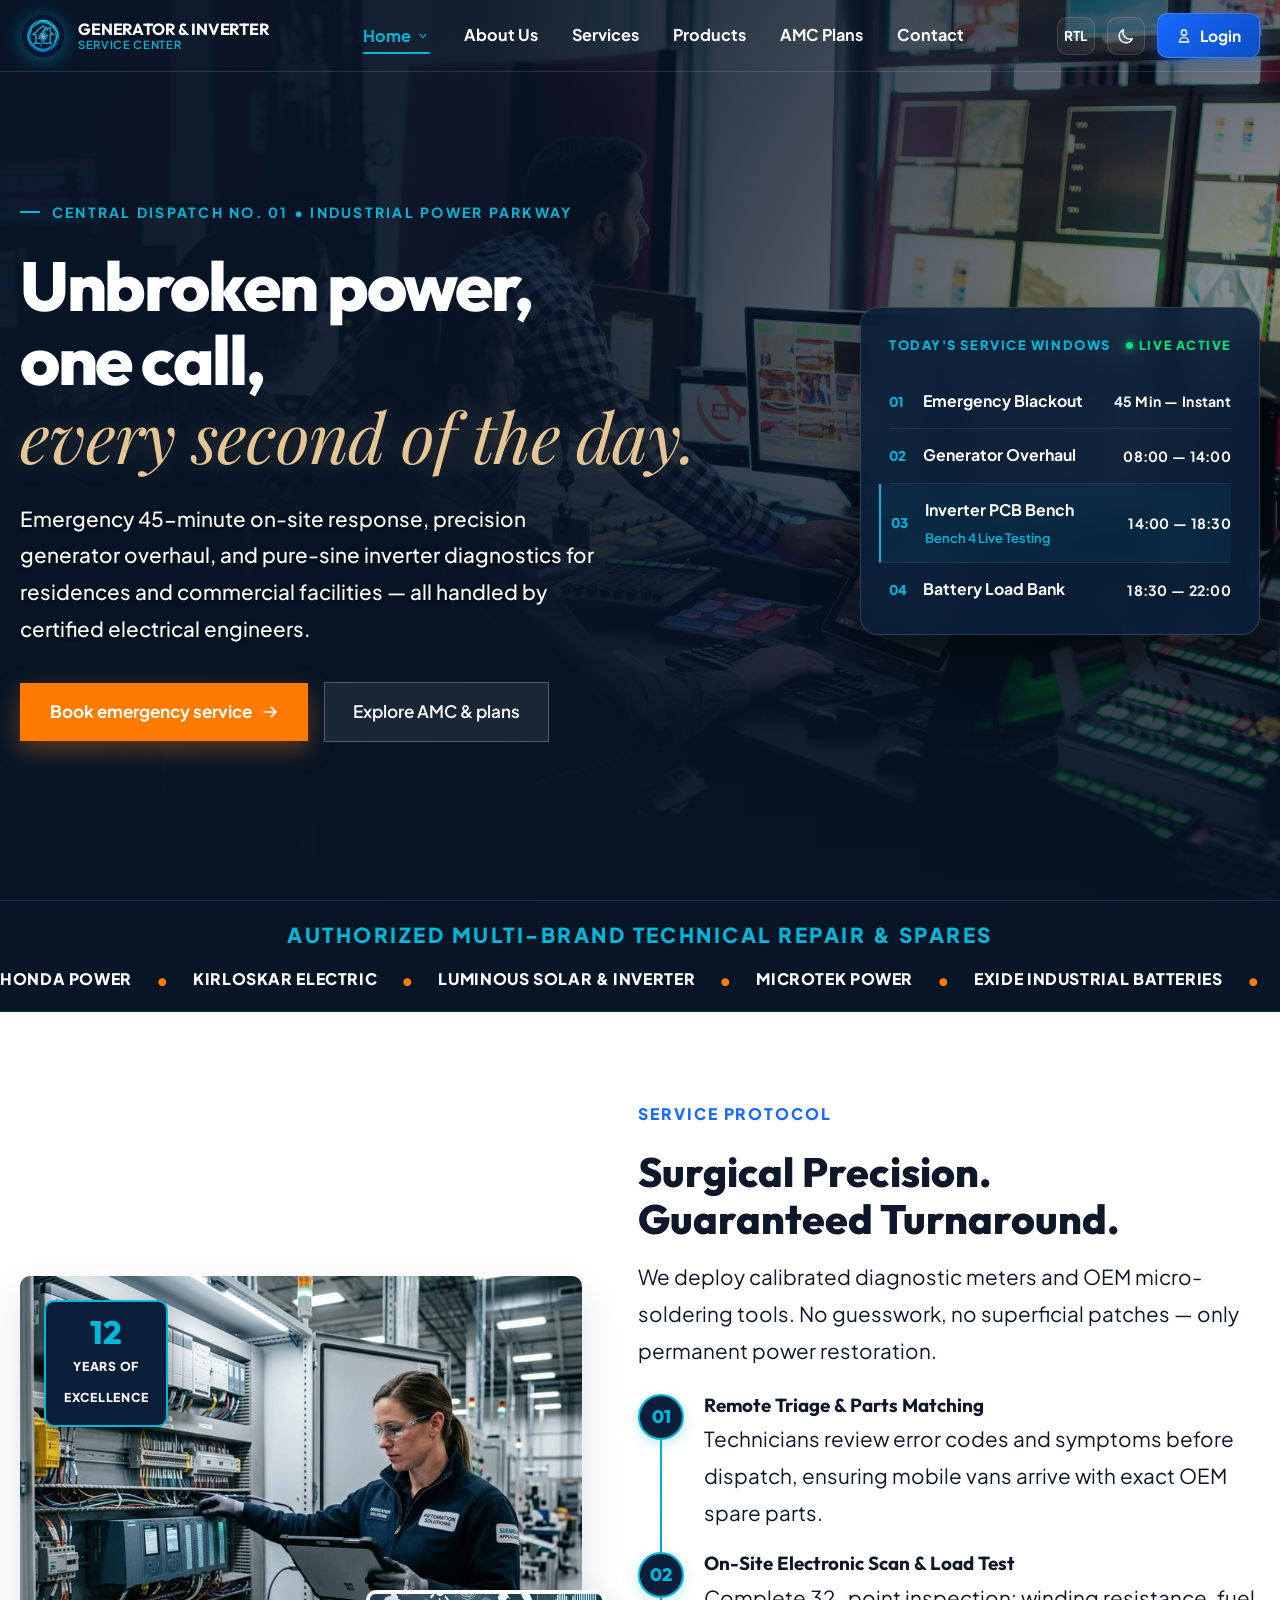
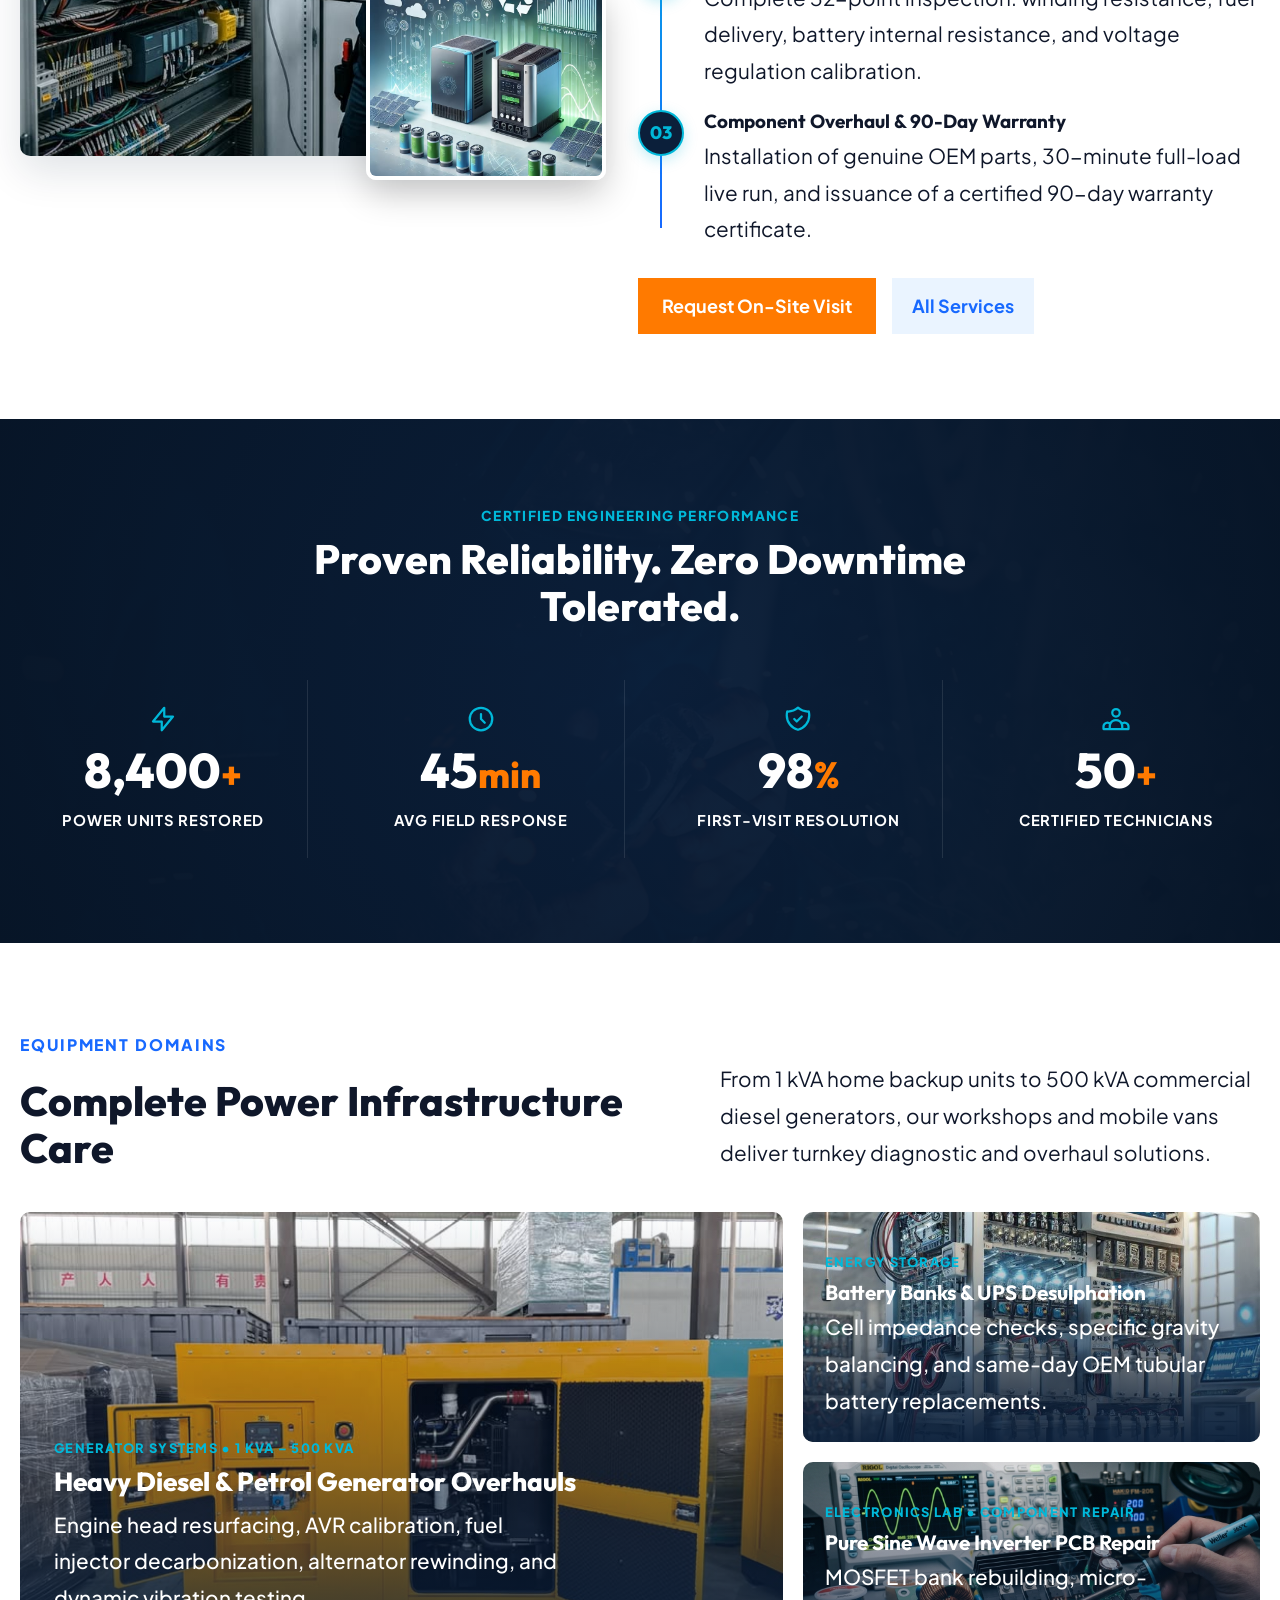
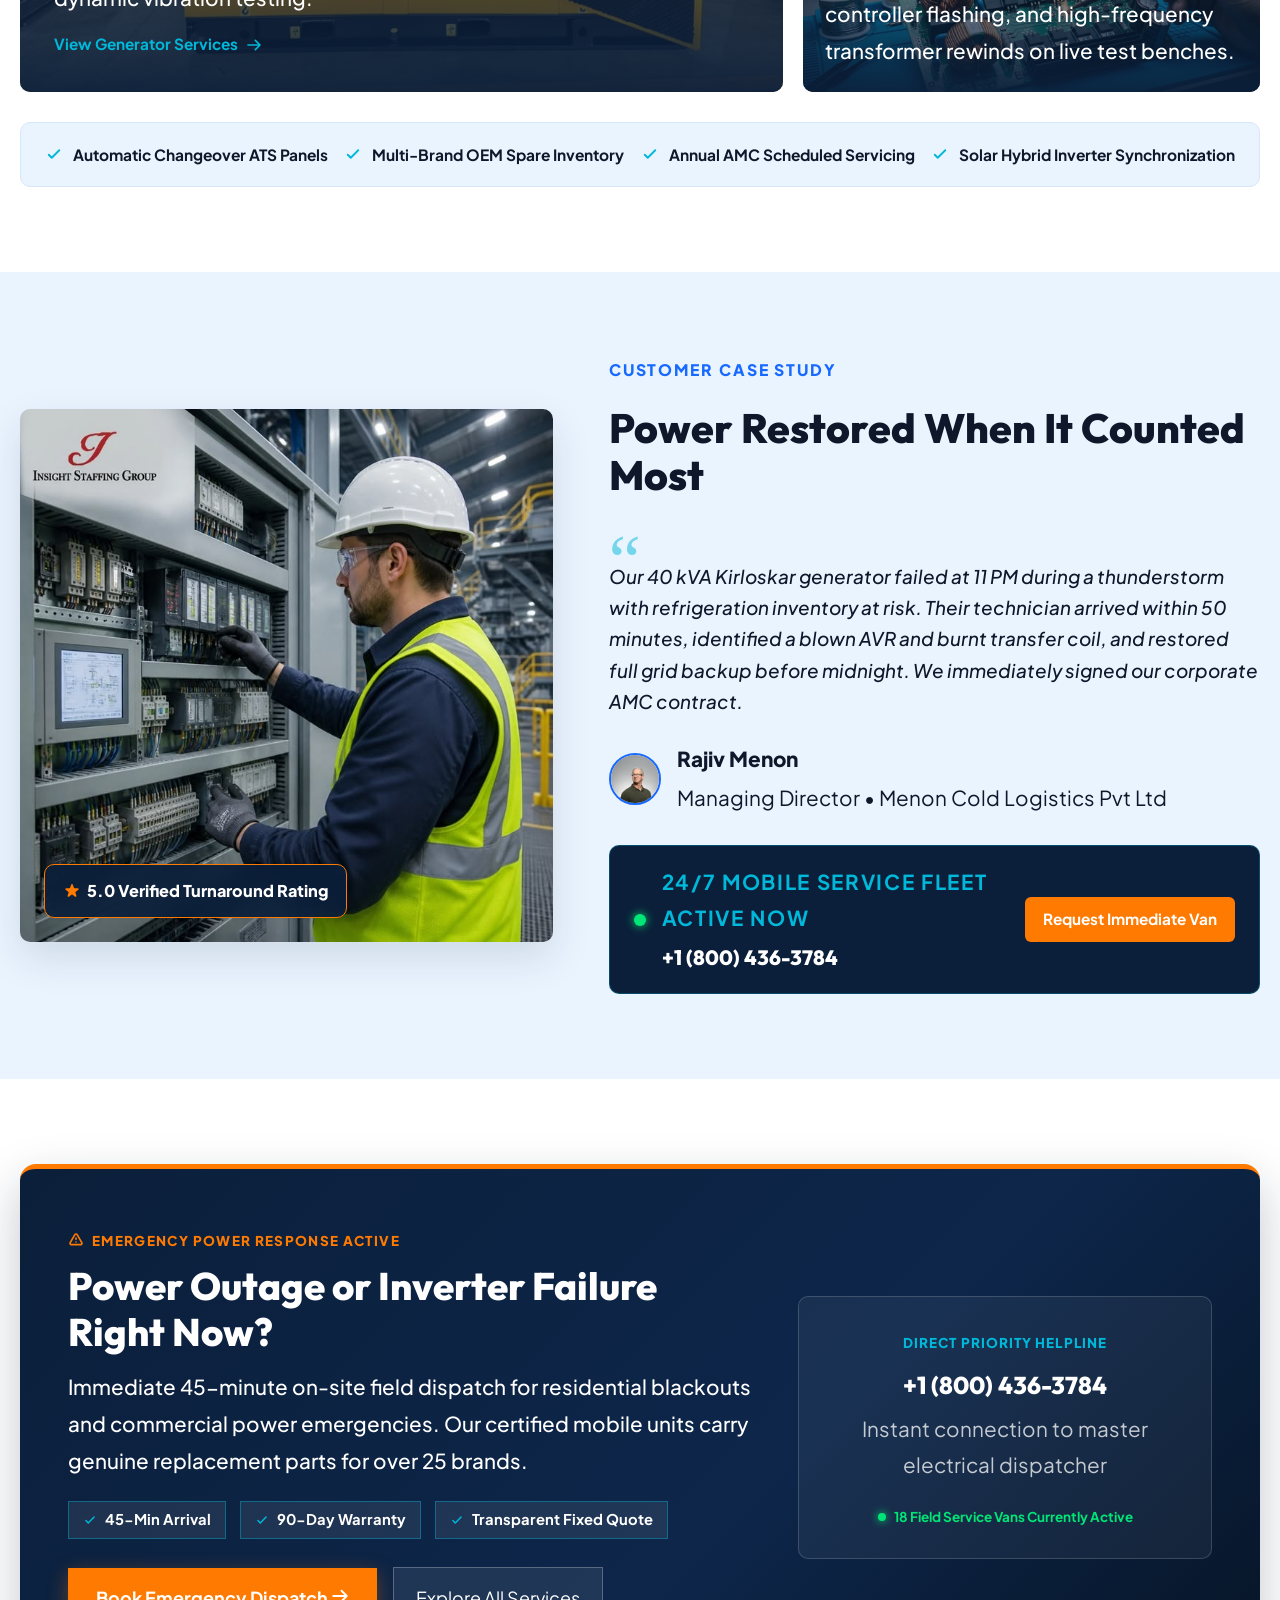
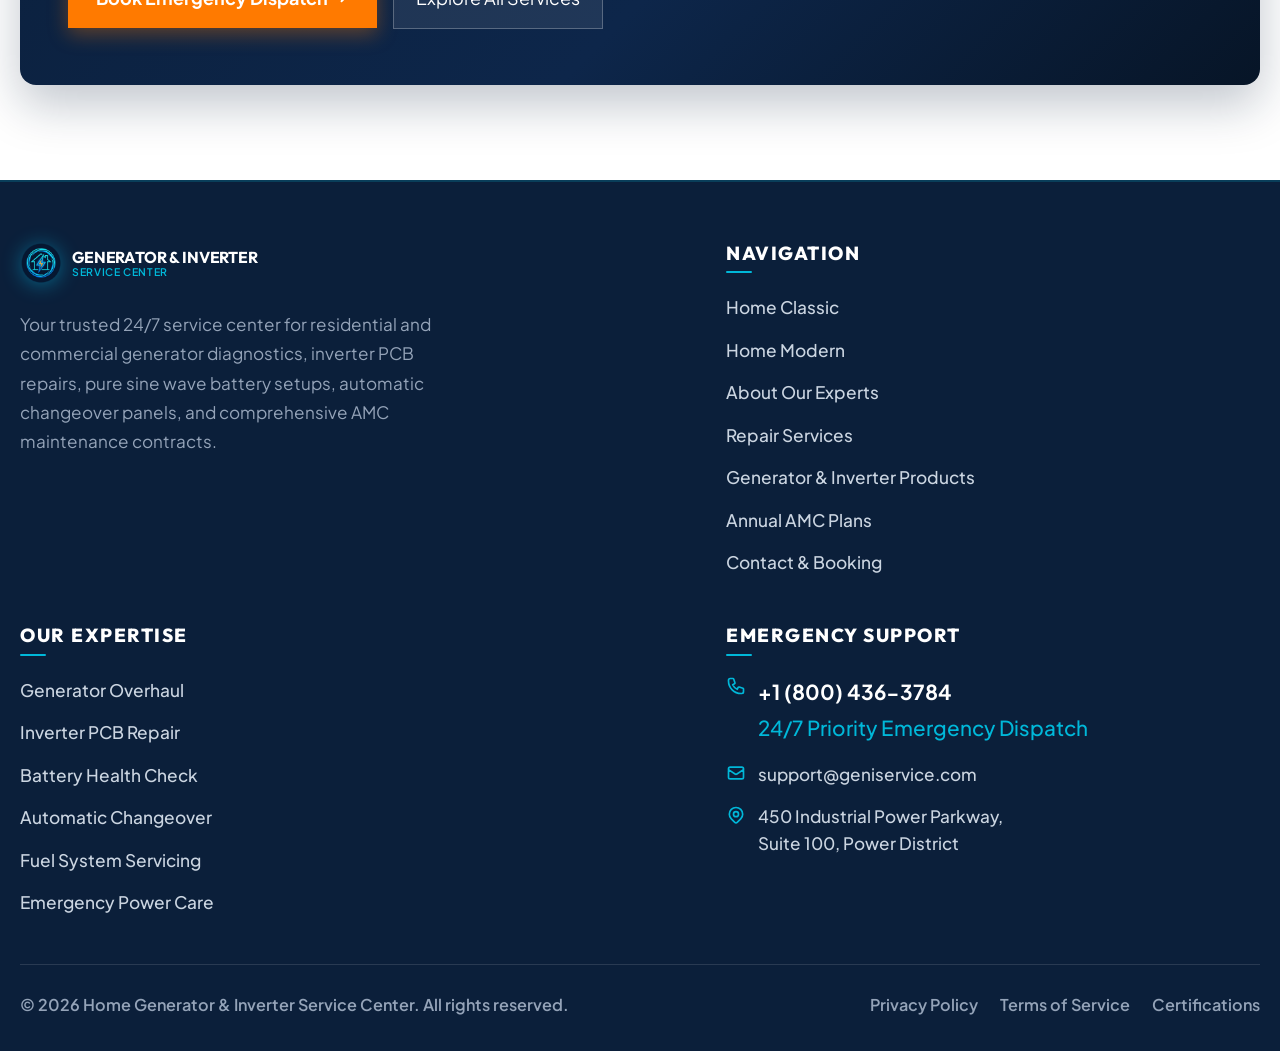
==== index.html @ bb7249ad "first commit" ====
﻿<!DOCTYPE html>
<html lang="en" dir="ltr">

<head>
  <meta charset="UTF-8">
  <meta name="viewport" content="width=device-width, initial-scale=1.0">
  <title>Home Generator & Inverter Service Center | Reliable Power Solutions</title>
  <meta name="description"
    content="Authorized Home Generator & Inverter Service Center. Certified diagnostics, 24/7 emergency repair, AMC plans, and multi-brand power backup support.">
  <link rel="icon" type="image/png" href="assets/images/logo/logo-icon.png">

  <!-- Core Google Fonts with Editorial Serif -->
  <link rel="preconnect" href="https://fonts.googleapis.com">
  <link rel="preconnect" href="https://fonts.gstatic.com" crossorigin>
  <link
    href="https://fonts.googleapis.com/css2?family=Outfit:wght@400;500;600;700;800&family=Playfair+Display:ital,wght@1,400;1,600&family=Plus+Jakarta+Sans:wght@400;500;600;700;800&display=swap"
    rel="stylesheet">

  <!-- Core & Shared Styles -->
  <link rel="stylesheet" href="assets/css/style.css?v=5.2">
  <link rel="stylesheet" href="assets/css/home1.css?v=5.2">
  <link rel="stylesheet" href="assets/css/responsive.css?v=5.2">
</head>

<body class="home-1-page">

  <!-- ================================================================
     BRANDED PRELOADER
     ================================================================ -->
  <div class="preloader" id="preloader" aria-hidden="true">
    <div class="preloader-spinner" role="status" aria-label="Loading"></div>
  </div>

  <!-- ================================================================
     FIXED COMPACT HEADER — Single line desktop, 6 Nav Items + Login
     ================================================================ -->
  <header class="site-header" id="site-header">
    <div class="container-custom header-inner">

      <!-- Brand Identity -->
      <a href="index.html" class="brand-link" aria-label="Generator & Inverter Service Center – Home">
        <img src="assets/images/logo/logo-icon.png" alt="Service Center Logo" class="brand-logo-img">
        <div class="brand-info">
          <span class="brand-title">Generator & Inverter</span>
          <span class="brand-subtitle">Service Center</span>
        </div>
      </a>

      <!-- Desktop Navigation — Exactly 6 items -->
      <nav aria-label="Main Navigation">
        <ul class="desktop-nav">
          <li class="nav-item-dropdown" id="home-dropdown">
            <button class="dropdown-trigger active" type="button" aria-expanded="false" aria-haspopup="true"
              id="home-menu-btn">
              <span>Home</span>
              <svg class="dropdown-chevron" viewBox="0 0 20 20" fill="currentColor" aria-hidden="true">
                <path fill-rule="evenodd"
                  d="M5.23 7.21a.75.75 0 011.06.02L10 11.168l3.71-3.938a.75.75 0 111.08 1.04l-4.25 4.5a.75.75 0 01-1.08 0l-4.25-4.5a.75.75 0 01.02-1.06z"
                  clip-rule="evenodd" />
              </svg>
            </button>
            <ul class="dropdown-menu" aria-labelledby="home-menu-btn">
              <li class="dropdown-item"><a href="index.html" class="active">Home 1 — Classic</a></li>
              <li class="dropdown-item"><a href="home-2.html">Home 2 — Modern</a></li>
            </ul>
          </li>
          <li><a href="about.html" class="nav-link">About Us</a></li>
          <li><a href="services.html" class="nav-link">Services</a></li>
          <li><a href="products.html" class="nav-link">Products</a></li>
          <li><a href="amc-plans.html" class="nav-link">AMC Plans</a></li>
          <li><a href="contact.html" class="nav-link">Contact</a></li>
        </ul>
      </nav>

      <!-- Header Right Actions -->
      <div class="header-actions">
        <button class="header-icon-btn rtl-toggle-btn" type="button" aria-label="Toggle RTL or LTR layout direction">
          <span class="rtl-btn-text" style="font-size:0.75rem;font-weight:700;">RTL</span>
        </button>
        <button class="header-icon-btn theme-toggle-btn" type="button" aria-label="Toggle dark mode">
          <svg class="theme-icon-moon" style="width:18px;height:18px;" fill="none" stroke="currentColor"
            viewBox="0 0 24 24">
            <path stroke-linecap="round" stroke-linejoin="round" stroke-width="2"
              d="M20.354 15.354A9 9 0 018.646 3.646 9.003 9.003 0 0012 21a9.003 9.003 0 008.354-5.646z" />
          </svg>
          <svg class="theme-icon-sun" style="width:18px;height:18px;display:none;" fill="none" stroke="currentColor"
            viewBox="0 0 24 24">
            <path stroke-linecap="round" stroke-linejoin="round" stroke-width="2"
              d="M12 3v1m0 16v1m9-9h-1M4 12H3m15.364 6.364l-.707-.707M6.343 6.343l-.707-.707m12.728 0l-.707.707M6.343 17.657l-.707.707M16 12a4 4 0 11-8 0 4 4 0 018 0z" />
          </svg>
        </button>
        <a href="login.html" class="btn-login" id="header-login-btn" aria-label="Open customer login portal">
          <svg style="width:16px;height:16px;" fill="none" stroke="currentColor" viewBox="0 0 24 24">
            <path stroke-linecap="round" stroke-linejoin="round" stroke-width="2"
              d="M16 7a4 4 0 11-8 0 4 4 0 018 0zM12 14a7 7 0 00-7 7h14a7 7 0 00-7-7z" />
          </svg>
          <span>Login</span>
        </a>
        <button class="mobile-toggle-btn" id="mobile-toggle-btn" type="button" aria-label="Open mobile navigation menu">
          <svg style="width:24px;height:24px;" fill="none" stroke="currentColor" viewBox="0 0 24 24">
            <path stroke-linecap="round" stroke-linejoin="round" stroke-width="2" d="M4 6h16M4 12h16M4 18h16" />
          </svg>
        </button>
      </div>
    </div>
  </header>

  <!-- MOBILE BACKDROP -->
  <div class="mobile-backdrop" id="mobile-backdrop"></div>

  <!-- MOBILE DRAWER -->
  <aside class="mobile-drawer" id="mobile-drawer" aria-label="Mobile Navigation Drawer">
    <div class="mobile-drawer-header">
      <div class="mobile-drawer-brand">
        <img src="assets/images/logo/logo-icon.png" alt="Service Center Logo" class="mobile-drawer-logo">
        <div class="brand-info">
          <span class="brand-title">Generator & Inverter</span>
          <span class="brand-subtitle">Service Center</span>
        </div>
      </div>
      <button class="mobile-close-btn" id="mobile-close-btn" type="button" aria-label="Close mobile navigation">
        <svg style="width:20px;height:20px;" fill="none" stroke="currentColor" viewBox="0 0 24 24">
          <path stroke-linecap="round" stroke-linejoin="round" stroke-width="2" d="M6 18L18 6M6 6l12 12" />
        </svg>
      </button>
    </div>
    <div class="mobile-controls">
      <button class="mobile-control-btn theme-toggle-btn" type="button" aria-label="Toggle dark mode">
        <svg class="theme-icon-moon" style="width:16px;height:16px;" fill="none" stroke="currentColor"
          viewBox="0 0 24 24">
          <path stroke-linecap="round" stroke-linejoin="round" stroke-width="2"
            d="M20.354 15.354A9 9 0 018.646 3.646 9.003 9.003 0 0012 21a9.003 9.003 0 008.354-5.646z" />
        </svg>
        <svg class="theme-icon-sun" style="width:16px;height:16px;display:none;" fill="none" stroke="currentColor"
          viewBox="0 0 24 24">
          <path stroke-linecap="round" stroke-linejoin="round" stroke-width="2"
            d="M12 3v1m0 16v1m9-9h-1M4 12H3m15.364 6.364l-.707-.707M6.343 6.343l-.707-.707m12.728 0l-.707.707M6.343 17.657l-.707.707M16 12a4 4 0 11-8 0 4 4 0 018 0z" />
        </svg>
        <span>Theme</span>
      </button>
      <button class="mobile-control-btn rtl-toggle-btn" type="button" aria-label="Toggle RTL layout">
        <span class="rtl-btn-text">RTL</span>
      </button>
    </div>
    <ul class="mobile-nav-list">
      <li class="mobile-accordion-wrapper">
        <button class="mobile-accordion-btn active" type="button">
          <span>Home</span>
          <svg class="mobile-chevron" style="width:16px;height:16px;transition:transform 0.2s;" viewBox="0 0 20 20"
            fill="currentColor">
            <path fill-rule="evenodd"
              d="M5.23 7.21a.75.75 0 011.06.02L10 11.168l3.71-3.938a.75.75 0 111.08 1.04l-4.25 4.5a.75.75 0 01-1.08 0l-4.25-4.5a.75.75 0 01.02-1.06z"
              clip-rule="evenodd" />
          </svg>
        </button>
        <ul class="mobile-accordion-content">
          <li><a href="index.html" class="mobile-sub-link active">Home 1 — Classic</a></li>
          <li><a href="home-2.html" class="mobile-sub-link">Home 2 — Modern</a></li>
        </ul>
      </li>
      <li><a href="about.html" class="mobile-nav-link">About Us</a></li>
      <li><a href="services.html" class="mobile-nav-link">Services</a></li>
      <li><a href="products.html" class="mobile-nav-link">Products</a></li>
      <li><a href="amc-plans.html" class="mobile-nav-link">AMC Plans</a></li>
      <li><a href="contact.html" class="mobile-nav-link">Contact</a></li>
    </ul>
    <div style="padding:20px;">
      <a href="login.html" class="btn-login btn-mobile-login" style="width:100%;justify-content:center;">
        <svg style="width:16px;height:16px;" fill="none" stroke="currentColor" viewBox="0 0 24 24">
          <path stroke-linecap="round" stroke-linejoin="round" stroke-width="2"
            d="M16 7a4 4 0 11-8 0 4 4 0 018 0zM12 14a7 7 0 00-7 7h14a7 7 0 00-7-7z" />
        </svg>
        <span>Customer Login</span>
      </a>
    </div>
  </aside>

  <!-- ================================================================
     MAIN CONTENT — 7 UNIQUE EDITORIAL SECTIONS
     ================================================================ -->
  <main id="main-content">

    <!-- --------------------------------------------------------------
       SECTION 1: EDITORIAL FULL-BLEED CINEMATIC HERO (USER REFERENCE LAYOUT)
       Full-bleed photography background, left-aligned editorial typography,
       floating schedule HUD card on right, and bottom telemetry bar.
       -------------------------------------------------------------- -->
    <section class="h1-hero" id="hero" aria-labelledby="hero-heading">
      <!-- Full-bleed Background Photography -->
      <img src="assets/images/hero/home1-hero-power.jpg"
        alt="High-capacity industrial power generator station operating with verified output" class="h1-hero-bg-photo"
        loading="eager">
      <div class="h1-hero-scrim"></div>

      <!-- Main Center Content Area (Aligned with Header Container) -->
      <div class="container-custom h1-hero-container">
        <div class="h1-hero-grid">

          <!-- Left Column: Editorial Content (Exactly like Reference) -->
          <div class="h1-hero-left">
            <div class="h1-hero-meta">
              <span class="h1-hero-meta-dash"></span>
              <span>Central Dispatch No. 01 &bull; Industrial Power Parkway</span>
            </div>

            <h1 class="h1-hero-title" id="hero-heading">
              <span>Unbroken power,</span>
              <span>one call,</span>
              <em>every second of the day.</em>
            </h1>

            <p class="h1-hero-desc">
              Emergency 45-minute on-site response, precision generator overhaul, and pure-sine inverter diagnostics for
              residences and commercial facilities — all handled by certified electrical engineers.
            </p>

            <div class="h1-hero-actions">
              <a href="contact.html" class="h1-pill-primary">
                <span>Book emergency service</span>
                <svg style="width:16px;height:16px;" fill="none" stroke="currentColor" viewBox="0 0 24 24">
                  <path stroke-linecap="round" stroke-linejoin="round" stroke-width="2.5"
                    d="M14 5l7 7m0 0l-7 7m7-7H3" />
                </svg>
              </a>
              <a href="services.html" class="h1-pill-secondary">
                <span>Explore AMC &amp; plans</span>
              </a>
            </div>
          </div>

          <!-- Right Column: Floating Service Windows / Telemetry Card -->
          <div class="h1-hero-schedule-card">
            <div class="h1-hsc-heading">
              <span>Today's Service Windows</span>
              <span class="h1-hsc-heading-live">
                <span class="h1-pulse-green"></span>
                <span>Live Active</span>
              </span>
            </div>
            <div class="h1-hsc-list">
              <div class="h1-hsc-item">
                <span class="h1-hsc-num">01</span>
                <div class="h1-hsc-label-wrap">
                  <span class="h1-hsc-name">Emergency Blackout</span>
                </div>
                <span class="h1-hsc-time">45 Min &mdash; Instant</span>
              </div>
              <div class="h1-hsc-item">
                <span class="h1-hsc-num">02</span>
                <div class="h1-hsc-label-wrap">
                  <span class="h1-hsc-name">Generator Overhaul</span>
                </div>
                <span class="h1-hsc-time">08:00 &mdash; 14:00</span>
              </div>
              <div class="h1-hsc-item active">
                <span class="h1-hsc-num">03</span>
                <div class="h1-hsc-label-wrap">
                  <span class="h1-hsc-name">Inverter PCB Bench</span>
                  <span class="h1-hsc-sub">Bench 4 Live Testing</span>
                </div>
                <span class="h1-hsc-time">14:00 &mdash; 18:30</span>
              </div>
              <div class="h1-hsc-item">
                <span class="h1-hsc-num">04</span>
                <div class="h1-hsc-label-wrap">
                  <span class="h1-hsc-name">Battery Load Bank</span>
                </div>
                <span class="h1-hsc-time">18:30 &mdash; 22:00</span>
              </div>
            </div>
          </div>

        </div>
      </div>


    </section>

    <!-- --------------------------------------------------------------
       SECTION 2: INDUSTRIAL MULTI-BRAND TICKER & OEM STRIP
       Seamless loop, high contrast navy band
       -------------------------------------------------------------- -->
    <section class="h1-brands-strip" aria-label="Multi-Brand Authorised Service Partners">
      <div class="h1-brands-label-row">
        <p class="h1-brands-label">Authorized Multi-Brand Technical Repair &amp; Spares</p>
      </div>
      <div class="h1-ticker-wrapper" aria-hidden="true">
        <div class="h1-ticker-track">
          <span class="h1-brand-tag">Honda Power</span><span class="h1-brand-sep">&bull;</span>
          <span class="h1-brand-tag">Kirloskar Electric</span><span class="h1-brand-sep">&bull;</span>
          <span class="h1-brand-tag">Luminous Solar &amp; Inverter</span><span class="h1-brand-sep">&bull;</span>
          <span class="h1-brand-tag">Microtek Power</span><span class="h1-brand-sep">&bull;</span>
          <span class="h1-brand-tag">Exide Industrial Batteries</span><span class="h1-brand-sep">&bull;</span>
          <span class="h1-brand-tag">Mahindra PowerOL</span><span class="h1-brand-sep">&bull;</span>
          <span class="h1-brand-tag">Cummins Heavy Power</span><span class="h1-brand-sep">&bull;</span>
          <span class="h1-brand-tag">Amaron Quanta</span><span class="h1-brand-sep">&bull;</span>
          <span class="h1-brand-tag">Schneider Electric</span><span class="h1-brand-sep">&bull;</span>
          <span class="h1-brand-tag">Perkins Engines</span><span class="h1-brand-sep">&bull;</span>
          <!-- Duplicate for continuous scroll loop -->
          <span class="h1-brand-tag">Honda Power</span><span class="h1-brand-sep">&bull;</span>
          <span class="h1-brand-tag">Kirloskar Electric</span><span class="h1-brand-sep">&bull;</span>
          <span class="h1-brand-tag">Luminous Solar &amp; Inverter</span><span class="h1-brand-sep">&bull;</span>
          <span class="h1-brand-tag">Microtek Power</span><span class="h1-brand-sep">&bull;</span>
          <span class="h1-brand-tag">Exide Industrial Batteries</span><span class="h1-brand-sep">&bull;</span>
          <span class="h1-brand-tag">Mahindra PowerOL</span><span class="h1-brand-sep">&bull;</span>
          <span class="h1-brand-tag">Cummins Heavy Power</span><span class="h1-brand-sep">&bull;</span>
          <span class="h1-brand-tag">Amaron Quanta</span><span class="h1-brand-sep">&bull;</span>
          <span class="h1-brand-tag">Schneider Electric</span><span class="h1-brand-sep">&bull;</span>
          <span class="h1-brand-tag">Perkins Engines</span><span class="h1-brand-sep">&bull;</span>
        </div>
      </div>
    </section>

    <!-- --------------------------------------------------------------
       SECTION 3: RAPID 3-STEP POWER RECOVERY CONDUIT (NO BOX CARDS)
       Architectural circuit stepper, high image density, low text
       -------------------------------------------------------------- -->
    <section class="h1-editorial" id="process" aria-labelledby="process-heading">
      <div class="container-custom">
        <div class="h1-editorial-inner">

          <!-- Left: Asymmetric Photo Mosaic with 12Y Badge -->
          <div class="h1-editorial-image-col">
            <img src="assets/images/sections/p1.jpg"
              alt="Certified power technician performing precision diagnostics on control board"
              class="h1-editorial-main-img" loading="lazy">
            <div class="h1-editorial-accent-wrap">
              <img src="assets/images/sections/p2.jpg"
                alt="Pure sine wave inverter unit internal power electronics assembly" class="h1-editorial-accent-img"
                loading="lazy">
            </div>
            <div class="h1-editorial-years-badge">
              <span class="h1-yb-num">12</span>
              <span class="h1-yb-label">Years of<br>Excellence</span>
            </div>
          </div>

          <!-- Right: 3 Connected Conduit Steps -->
          <div class="h1-editorial-content-col">
            <span class="badge-tag">Service Protocol</span>
            <h2 class="h1-editorial-heading" id="process-heading">
              Surgical Precision.<br>Guaranteed Turnaround.
            </h2>
            <p class="h1-editorial-body">
              We deploy calibrated diagnostic meters and OEM micro-soldering tools. No guesswork, no superficial patches
              — only permanent power restoration.
            </p>

            <div class="h1-process-list">
              <div class="h1-process-item">
                <div class="h1-process-num">01</div>
                <div class="h1-process-detail">
                  <h3>Remote Triage &amp; Parts Matching</h3>
                  <p>Technicians review error codes and symptoms before dispatch, ensuring mobile vans arrive with exact
                    OEM spare parts.</p>
                </div>
              </div>

              <div class="h1-process-item">
                <div class="h1-process-num">02</div>
                <div class="h1-process-detail">
                  <h3>On-Site Electronic Scan &amp; Load Test</h3>
                  <p>Complete 32-point inspection: winding resistance, fuel delivery, battery internal resistance, and
                    voltage regulation calibration.</p>
                </div>
              </div>

              <div class="h1-process-item">
                <div class="h1-process-num">03</div>
                <div class="h1-process-detail">
                  <h3>Component Overhaul &amp; 90-Day Warranty</h3>
                  <p>Installation of genuine OEM parts, 30-minute full-load live run, and issuance of a certified 90-day
                    warranty certificate.</p>
                </div>
              </div>
            </div>

            <div class="h1-editorial-actions">
              <a href="contact.html" class="btn"
                style="background:var(--color-orange);color:#fff;font-weight:700;padding:12px 24px;">Request On-Site
                Visit</a>
              <a href="services.html" class="btn"
                style="background:var(--color-soft-blue);color:var(--color-electric);font-weight:700;padding:12px 20px;">All
                Services</a>
            </div>
          </div>

        </div>
      </div>
    </section>

    <!-- --------------------------------------------------------------
       SECTION 4: FULL-BLEED DARK POWER STATS & TELEMETRY
       Live impact numbers, industrial power plant backdrop
       -------------------------------------------------------------- -->
    <section class="h1-stats-fullbleed" id="stats" aria-labelledby="stats-heading">
      <img src="assets/images/sections/home1-stats-bg.jpg" alt="Central electrical telemetry monitoring control room"
        class="h1-stats-bg-img" loading="lazy">
      <div class="h1-stats-overlay"></div>

      <div class="container-custom h1-stats-inner">
        <div class="h1-stats-header">
          <span class="h1-stats-eyebrow">Certified Engineering Performance</span>
          <h2 class="h1-stats-title" id="stats-heading">Proven Reliability. Zero Downtime Tolerated.</h2>
        </div>

        <div class="h1-stats-grid">
          <div class="h1-stat-item">
            <div class="h1-stat-icon">
              <svg style="width:30px;height:30px;color:var(--color-cyan);" fill="none" stroke="currentColor"
                viewBox="0 0 24 24">
                <path stroke-linecap="round" stroke-linejoin="round" stroke-width="1.8"
                  d="M13 10V3L4 14h7v7l9-11h-7z" />
              </svg>
            </div>
            <span class="h1-stat-num">8,400<span class="h1-stat-plus">+</span></span>
            <span class="h1-stat-label">Power Units Restored</span>
          </div>

          <div class="h1-stat-item">
            <div class="h1-stat-icon">
              <svg style="width:30px;height:30px;color:var(--color-cyan);" fill="none" stroke="currentColor"
                viewBox="0 0 24 24">
                <path stroke-linecap="round" stroke-linejoin="round" stroke-width="1.8"
                  d="M12 8v4l3 3m6-3a9 9 0 11-18 0 9 9 0 0118 0z" />
              </svg>
            </div>
            <span class="h1-stat-num">45<span class="h1-stat-plus">min</span></span>
            <span class="h1-stat-label">Avg Field Response</span>
          </div>

          <div class="h1-stat-item">
            <div class="h1-stat-icon">
              <svg style="width:30px;height:30px;color:var(--color-cyan);" fill="none" stroke="currentColor"
                viewBox="0 0 24 24">
                <path stroke-linecap="round" stroke-linejoin="round" stroke-width="1.8"
                  d="M9 12l2 2 4-4m5.618-4.016A11.955 11.955 0 0112 2.944a11.955 11.955 0 01-8.618 3.04A12.02 12.02 0 003 9c0 5.591 3.824 10.29 9 11.622 5.176-1.332 9-6.03 9-11.622 0-1.042-.133-2.052-.382-3.016z" />
              </svg>
            </div>
            <span class="h1-stat-num">98<span class="h1-stat-plus">%</span></span>
            <span class="h1-stat-label">First-Visit Resolution</span>
          </div>

          <div class="h1-stat-item">
            <div class="h1-stat-icon">
              <svg style="width:30px;height:30px;color:var(--color-cyan);" fill="none" stroke="currentColor"
                viewBox="0 0 24 24">
                <path stroke-linecap="round" stroke-linejoin="round" stroke-width="1.8"
                  d="M17 20h5v-2a3 3 0 00-5.356-1.857M17 20H7m10 0v-2c0-.656-.126-1.283-.356-1.857M7 20H2v-2a3 3 0 015.356-1.857M7 20v-2c0-.656.126-1.283.356-1.857m0 0a5.002 5.002 0 019.288 0M15 7a3 3 0 11-6 0 3 3 0 016 0z" />
              </svg>
            </div>
            <span class="h1-stat-num">50<span class="h1-stat-plus">+</span></span>
            <span class="h1-stat-label">Certified Technicians</span>
          </div>
        </div>
      </div>
    </section>

    <!-- --------------------------------------------------------------
       SECTION 5: QUAD-VISION EQUIPMENT SHOWCASE (NO GENERIC CARDS)
       Full-bleed architectural visual panels, gradient overlays
       -------------------------------------------------------------- -->
    <section class="h1-mosaic" id="showcase" aria-labelledby="showcase-heading">
      <div class="container-custom">

        <div class="h1-mosaic-header">
          <div>
            <span class="badge-tag">Equipment Domains</span>
            <h2 class="h1-mosaic-heading" id="showcase-heading">
              Complete Power Infrastructure Care
            </h2>
          </div>
          <p class="h1-mosaic-sub">
            From 1 kVA home backup units to 500 kVA commercial diesel generators, our workshops and mobile vans deliver
            turnkey diagnostic and overhaul solutions.
          </p>
        </div>

        <div class="h1-mosaic-grid">
          <!-- Large Feature Panel: Diesel Generator Overhaul -->
          <div class="h1-mosaic-large">
            <img src="assets/images/sections/p3.jpg"
              alt="Large commercial diesel generator undergoing precision load testing" class="h1-mosaic-img"
              loading="lazy">
            <div class="h1-mosaic-large-overlay">
              <span class="h1-mosaic-tag">Generator Systems &bull; 1 kVA – 500 kVA</span>
              <h3 class="h1-mosaic-large-title">Heavy Diesel &amp; Petrol Generator Overhauls</h3>
              <p class="h1-mosaic-large-body">Engine head resurfacing, AVR calibration, fuel injector decarbonization,
                alternator rewinding, and dynamic vibration testing.</p>
              <a href="services.html" class="h1-mosaic-link">
                <span>View Generator Services</span>
                <svg style="width:16px;height:16px;" fill="none" stroke="currentColor" viewBox="0 0 24 24">
                  <path stroke-linecap="round" stroke-linejoin="round" stroke-width="2.5"
                    d="M14 5l7 7m0 0l-7 7m7-7H3" />
                </svg>
              </a>
            </div>
          </div>

          <!-- Stacked Right Panels -->
          <div class="h1-mosaic-stack">
            <!-- Battery Bank Array Panel -->
            <div class="h1-mosaic-small">
              <img src="assets/images/sections/p4.jpg" alt="Industrial high-capacity deep cycle battery bank array"
                class="h1-mosaic-img-sm" loading="lazy">
              <div class="h1-mosaic-small-overlay">
                <span class="h1-mosaic-tag">Energy Storage</span>
                <h3 class="h1-mosaic-small-title">Battery Banks &amp; UPS Desulphation</h3>
                <p class="h1-mosaic-small-body">Cell impedance checks, specific gravity balancing, and same-day OEM
                  tubular battery replacements.</p>
              </div>
            </div>

            <!-- Inverter PCB Repair Panel with Image -->
            <div class="h1-mosaic-small">
              <img src="assets/images/sections/inverter-pcb-repair.jpg"
                alt="Pure Sine Wave Inverter PCB Repair on Live Test Bench" class="h1-mosaic-img-sm" loading="lazy">
              <div class="h1-mosaic-small-overlay">
                <span class="h1-mosaic-tag">Electronics Lab &bull; Component Repair</span>
                <h3 class="h1-mosaic-small-title">Pure Sine Wave Inverter PCB Repair</h3>
                <p class="h1-mosaic-small-body">MOSFET bank rebuilding, micro-controller flashing, and high-frequency
                  transformer rewinds on live test benches.</p>
              </div>
            </div>
          </div>
        </div>

        <!-- Horizontal Capability Ribbon -->
        <div class="h1-service-strip">
          <div class="h1-ss-item">
            <svg style="width:18px;height:18px;color:var(--color-cyan);" fill="none" stroke="currentColor"
              viewBox="0 0 24 24">
              <path stroke-linecap="round" stroke-linejoin="round" stroke-width="2.5" d="M5 13l4 4L19 7" />
            </svg>
            <span>Automatic Changeover ATS Panels</span>
          </div>
          <div class="h1-ss-item">
            <svg style="width:18px;height:18px;color:var(--color-cyan);" fill="none" stroke="currentColor"
              viewBox="0 0 24 24">
              <path stroke-linecap="round" stroke-linejoin="round" stroke-width="2.5" d="M5 13l4 4L19 7" />
            </svg>
            <span>Multi-Brand OEM Spare Inventory</span>
          </div>
          <div class="h1-ss-item">
            <svg style="width:18px;height:18px;color:var(--color-cyan);" fill="none" stroke="currentColor"
              viewBox="0 0 24 24">
              <path stroke-linecap="round" stroke-linejoin="round" stroke-width="2.5" d="M5 13l4 4L19 7" />
            </svg>
            <span>Annual AMC Scheduled Servicing</span>
          </div>
          <div class="h1-ss-item">
            <svg style="width:18px;height:18px;color:var(--color-cyan);" fill="none" stroke="currentColor"
              viewBox="0 0 24 24">
              <path stroke-linecap="round" stroke-linejoin="round" stroke-width="2.5" d="M5 13l4 4L19 7" />
            </svg>
            <span>Solar Hybrid Inverter Synchronization</span>
          </div>
        </div>

      </div>
    </section>

    <!-- --------------------------------------------------------------
       SECTION 6: MISSION-CRITICAL BLACKOUT RECOVERY & CLIENT TRUST
       Editorial split, real facility photography, real customer quote
       -------------------------------------------------------------- -->
    <section class="h1-testimonial" id="case-study" aria-labelledby="testimonial-heading">
      <div class="container-custom">
        <div class="h1-testimonial-inner">

          <!-- Left: High-Impact Engineer Photography -->
          <div class="h1-testimonial-image-side">
            <img src="assets/images/sections/p6.jpg"
              alt="Senior electrical service engineer conducting load bank test on commercial installation"
              class="h1-testimonial-img" loading="lazy">
            <div class="h1-testimonial-img-badge">
              <svg style="width:18px;height:18px;color:var(--color-orange);" fill="currentColor" viewBox="0 0 20 20">
                <path
                  d="M9.049 2.927c.3-.921 1.603-.921 1.902 0l1.07 3.292a1 1 0 00.95.69h3.462c.969 0 1.371 1.24.588 1.81l-2.8 2.034a1 1 0 00-.364 1.118l1.07 3.292c.3.921-.755 1.688-1.54 1.118l-2.8-2.034a1 1 0 00-1.175 0l-2.8 2.034c-.784.57-1.838-.197-1.539-1.118l1.07-3.292a1 1 0 00-.364-1.118L2.98 8.72c-.783-.57-.38-1.81.588-1.81h3.461a1 1 0 00.951-.69l1.07-3.292z" />
              </svg>
              <span>5.0 Verified Turnaround Rating</span>
            </div>
          </div>

          <!-- Right: Customer Turnaround Case Study -->
          <div class="h1-testimonial-content-side">
            <span class="badge-tag">Customer Case Study</span>
            <h2 class="h1-editorial-heading" id="testimonial-heading">
              Power Restored When It Counted Most
            </h2>
            <div class="h1-quote-mark">&ldquo;</div>
            <blockquote class="h1-quote-text">
              Our 40 kVA Kirloskar generator failed at 11 PM during a thunderstorm with refrigeration inventory at risk.
              Their technician arrived within 50 minutes, identified a blown AVR and burnt transfer coil, and restored
              full grid backup before midnight. We immediately signed our corporate AMC contract.
            </blockquote>

            <div class="h1-quote-author">
              <img src="assets/images/testimonials/home1-client-portrait.jpg"
                alt="Rajiv Menon, Managing Director of Logistics & Cold Storage" class="h1-quote-author-img"
                loading="lazy">
              <div>
                <p class="h1-quote-author-name">Rajiv Menon</p>
                <p class="h1-quote-author-role">Managing Director &bull; Menon Cold Logistics Pvt Ltd</p>
              </div>
            </div>

            <!-- Inline Emergency Banner -->
            <div class="h1-emergency-banner">
              <div class="h1-eb-pulse"></div>
              <div class="h1-eb-text">
                <p class="h1-eb-label">24/7 Mobile Service Fleet Active Now</p>
                <a href="tel:+18004363784" class="h1-eb-number">+1 (800) 436-3784</a>
              </div>
              <a href="contact.html" class="h1-eb-cta">Request Immediate Van</a>
            </div>
          </div>

        </div>
      </div>
    </section>

    <!-- --------------------------------------------------------------
       SECTION 7: NORMAL HIGH-CONVERTING CTA SECTION
       User explicitly instructed: "athula one normal cta section irukum"
       Clean, focused, standard layout with clear guarantees & buttons
       -------------------------------------------------------------- -->
    <section class="h1-normal-cta-section" id="emergency-cta" aria-label="Book Emergency Repair or Maintenance">
      <div class="container-custom">
        <div class="h1-cta-container">

          <!-- Left Info Column -->
          <div>
            <div class="h1-cta-badge">
              <svg style="width:16px;height:16px;" fill="none" stroke="currentColor" viewBox="0 0 24 24">
                <path stroke-linecap="round" stroke-linejoin="round" stroke-width="2.5"
                  d="M12 9v2m0 4h.01m-6.938 4h13.856c1.54 0 2.502-1.667 1.732-3L13.732 4c-.77-1.333-2.694-1.333-3.464 0L3.34 16c-.77 1.333.192 3 1.732 3z" />
              </svg>
              <span>Emergency Power Response Active</span>
            </div>

            <h2 class="h1-cta-heading">Power Outage or Inverter Failure Right Now?</h2>
            <p class="h1-cta-desc">
              Immediate 45-minute on-site field dispatch for residential blackouts and commercial power emergencies. Our
              certified mobile units carry genuine replacement parts for over 25 brands.
            </p>

            <div class="h1-cta-guarantees">
              <div class="h1-cta-pill">
                <svg fill="none" stroke="currentColor" viewBox="0 0 24 24">
                  <path stroke-linecap="round" stroke-linejoin="round" stroke-width="2.5" d="M5 13l4 4L19 7" />
                </svg>
                <span>45-Min Arrival</span>
              </div>
              <div class="h1-cta-pill">
                <svg fill="none" stroke="currentColor" viewBox="0 0 24 24">
                  <path stroke-linecap="round" stroke-linejoin="round" stroke-width="2.5" d="M5 13l4 4L19 7" />
                </svg>
                <span>90-Day Warranty</span>
              </div>
              <div class="h1-cta-pill">
                <svg fill="none" stroke="currentColor" viewBox="0 0 24 24">
                  <path stroke-linecap="round" stroke-linejoin="round" stroke-width="2.5" d="M5 13l4 4L19 7" />
                </svg>
                <span>Transparent Fixed Quote</span>
              </div>

            </div>

            <div class="h1-cta-actions-wrap">
              <a href="contact.html" class="btn"
                style="background:var(--color-orange);color:#fff;font-weight:700;padding:14px 28px;box-shadow:0 6px 20px rgba(255,122,0,0.35);">
                <span>Book Emergency Dispatch</span>
                <svg style="width:18px;height:18px;" fill="none" stroke="currentColor" viewBox="0 0 24 24">
                  <path stroke-linecap="round" stroke-linejoin="round" stroke-width="2.5"
                    d="M14 5l7 7m0 0l-7 7m7-7H3" />
                </svg>
              </a>
              <a href="services.html" class="btn"
                style="background:rgba(255,255,255,0.08);border:1px solid rgba(255,255,255,0.25);color:#fff;padding:14px 22px;">
                <span>Explore All Services</span>
              </a>
            </div>
          </div>

          <!-- Right Hotline Box -->
          <div class="h1-cta-hotline-box">
            <span
              style="font-size:0.75rem;font-weight:800;text-transform:uppercase;letter-spacing:0.08em;color:var(--color-cyan);">Direct
              Priority Helpline</span>
            <a href="tel:+18004363784" class="h1-cta-hotline-phone">+1 (800) 436-3784</a>
            <p style="font-size:0.82rem;color:rgba(255,255,255,0.75);margin-bottom:14px;">Instant connection to master
              electrical dispatcher</p>
            <div
              style="display:inline-flex;align-items:center;gap:8px;font-size:0.75rem;color:#00E676;font-weight:700;">
              <span
                style="width:8px;height:8px;background:#00E676;border-radius:50%;display:inline-block;box-shadow:0 0 8px #00E676;"></span>
              <span>18 Field Service Vans Currently Active</span>
            </div>
          </div>

        </div>
      </div>
    </section>

  </main><!-- /main-content -->

  <!-- ================================================================
     SHARED FOOTER
     ================================================================ -->
  <footer class="site-footer" aria-label="Site Footer">
    <div class="container-custom">
      <div class="footer-top">
        <!-- Col 1: Brand -->
        <div class="footer-col">
          <a href="index.html" class="brand-link" style="margin-bottom:14px;display:inline-flex;">
            <img src="assets/images/logo/logo-icon.png" alt="Service Center Logo" class="brand-logo-img">
            <div class="brand-info">
              <span class="brand-title">Generator &amp; Inverter</span>
              <span class="brand-subtitle">Service Center</span>
            </div>
          </a>
          <p class="footer-brand-desc">Your trusted 24/7 service center for residential and commercial generator
            diagnostics, inverter PCB repairs, pure sine wave battery setups, automatic changeover panels, and
            comprehensive AMC maintenance contracts.</p>
        </div>
        <!-- Col 2: Navigation -->
        <div class="footer-col">
          <h3 class="footer-heading">Navigation</h3>
          <ul class="footer-links">
            <li><a href="index.html" class="footer-link">Home Classic</a></li>
            <li><a href="home-2.html" class="footer-link">Home Modern</a></li>
            <li><a href="about.html" class="footer-link">About Our Experts</a></li>
            <li><a href="services.html" class="footer-link">Repair Services</a></li>
            <li><a href="products.html" class="footer-link">Generator &amp; Inverter Products</a></li>
            <li><a href="amc-plans.html" class="footer-link">Annual AMC Plans</a></li>
            <li><a href="contact.html" class="footer-link">Contact &amp; Booking</a></li>
          </ul>
        </div>
        <!-- Col 3: Expertise -->
        <div class="footer-col">
          <h3 class="footer-heading">Our Expertise</h3>
          <ul class="footer-links">
            <li><a href="services.html" class="footer-link">Generator Overhaul</a></li>
            <li><a href="services.html" class="footer-link">Inverter PCB Repair</a></li>
            <li><a href="services.html" class="footer-link">Battery Health Check</a></li>
            <li><a href="services.html" class="footer-link">Automatic Changeover</a></li>
            <li><a href="services.html" class="footer-link">Fuel System Servicing</a></li>
            <li><a href="services.html" class="footer-link">Emergency Power Care</a></li>
          </ul>
        </div>
        <!-- Col 4: Emergency Contact -->
        <div class="footer-col">
          <h3 class="footer-heading">Emergency Support</h3>
          <div class="footer-contact-item">
            <svg class="footer-contact-icon" fill="none" stroke="currentColor" viewBox="0 0 24 24">
              <path stroke-linecap="round" stroke-linejoin="round" stroke-width="2"
                d="M3 5a2 2 0 012-2h3.28a1 1 0 01.948.684l1.498 4.493a1 1 0 01-.502 1.21l-2.257 1.13a11.042 11.042 0 005.516 5.516l1.13-2.257a1 1 0 011.21-.502l4.493 1.498a1 1 0 01.684.949V19a2 2 0 01-2 2h-1C9.716 21 3 14.284 3 6V5z" />
            </svg>
            <div>
              <p style="font-weight:700;color:#fff;font-size:1rem;">+1 (800) 436-3784</p>
              <p style="font-size:0.75rem;color:#00B8D9;">24/7 Priority Emergency Dispatch</p>
            </div>
          </div>
          <div class="footer-contact-item">
            <svg class="footer-contact-icon" fill="none" stroke="currentColor" viewBox="0 0 24 24">
              <path stroke-linecap="round" stroke-linejoin="round" stroke-width="2"
                d="M3 8l7.89 5.26a2 2 0 002.22 0L21 8M5 19h14a2 2 0 002-2V7a2 2 0 00-2-2H5a2 2 0 00-2 2v10a2 2 0 002 2z" />
            </svg>
            <span>support@geniservice.com</span>
          </div>
          <div class="footer-contact-item">
            <svg class="footer-contact-icon" fill="none" stroke="currentColor" viewBox="0 0 24 24">
              <path stroke-linecap="round" stroke-linejoin="round" stroke-width="2"
                d="M17.657 16.657L13.414 20.9a1.998 1.998 0 01-2.827 0l-4.244-4.243a8 8 0 1111.314 0z" />
              <path stroke-linecap="round" stroke-linejoin="round" stroke-width="2"
                d="M15 11a3 3 0 11-6 0 3 3 0 016 0z" />
            </svg>
            <span>450 Industrial Power Parkway,<br>Suite 100, Power District</span>
          </div>
        </div>
      </div>
      <div class="footer-bottom">
        <p>&copy; 2026 Home Generator &amp; Inverter Service Center. All rights reserved.</p>
        <div class="footer-bottom-links">
          <a href="#" style="color:inherit;">Privacy Policy</a>
          <a href="#" style="color:inherit;">Terms of Service</a>
          <a href="#" style="color:inherit;">Certifications</a>
        </div>
      </div>
    </div>
  </footer>

  <!-- SCROLL TO TOP BUTTON -->
  <button id="scroll-top-btn" type="button" aria-label="Scroll back to top of page">
    <svg style="width:20px;height:20px;" fill="none" stroke="currentColor" viewBox="0 0 24 24">
      <path stroke-linecap="round" stroke-linejoin="round" stroke-width="2.5" d="M5 10l7-7m0 0l7 7m-7-7v18" />
    </svg>
  </button>

  <!-- CUSTOMER AUTH MODAL -->
  <div class="auth-modal-backdrop" id="auth-modal" role="dialog" aria-modal="true" aria-labelledby="auth-modal-title">
    <div class="auth-modal-card">
      <div class="auth-modal-header">
        <div style="display:flex;align-items:center;gap:12px;">
          <img src="assets/images/logo/logo.png" alt="Service Center Logo" style="height:34px;width:auto;">
          <h2 id="auth-modal-title" style="font-size:1.1rem;font-weight:700;color:#FFFFFF;">Customer Portal</h2>
        </div>
        <button id="auth-modal-close" type="button" style="color:#FFFFFF;" aria-label="Close login modal">
          <svg style="width:24px;height:24px;" fill="none" stroke="currentColor" viewBox="0 0 24 24">
            <path stroke-linecap="round" stroke-linejoin="round" stroke-width="2" d="M6 18L18 6M6 6l12 12" />
          </svg>
        </button>
      </div>
      <div class="auth-tabs" role="tablist">
        <button class="auth-tab-btn active" type="button" data-tab="login" role="tab">Sign In</button>
        <button class="auth-tab-btn" type="button" data-tab="register" role="tab">Register Account</button>
      </div>
      <div class="auth-modal-body">
        <div class="auth-tab-pane" id="tab-login" role="tabpanel">
          <form
            onsubmit="event.preventDefault();document.getElementById('auth-modal').classList.remove('open');document.body.style.overflow='';">
            <div class="auth-form-group">
              <label class="auth-label" for="login-email">Email or Service Account ID</label>
              <input type="email" id="login-email" class="auth-input" placeholder="name@domain.com" required>
            </div>
            <div class="auth-form-group">
              <label class="auth-label" for="login-password">Password</label>
              <input type="password" id="login-password" class="auth-input" placeholder="••••••••" required>
            </div>
            <button type="submit" class="btn-auth-submit">Sign In to Dashboard</button>
          </form>
        </div>
        <div class="auth-tab-pane" id="tab-register" role="tabpanel" style="display:none;">
          <form
            onsubmit="event.preventDefault();document.getElementById('auth-modal').classList.remove('open');document.body.style.overflow='';">
            <div class="auth-form-group">
              <label class="auth-label" for="reg-name">Full Name</label>
              <input type="text" id="reg-name" class="auth-input" placeholder="John Doe" required>
            </div>
            <div class="auth-form-group">
              <label class="auth-label" for="reg-phone">Phone Number</label>
              <input type="tel" id="reg-phone" class="auth-input" placeholder="+1 (555) 000-0000" required>
            </div>
            <div class="auth-form-group">
              <label class="auth-label" for="reg-email">Email Address</label>
              <input type="email" id="reg-email" class="auth-input" placeholder="name@domain.com" required>
            </div>
            <div class="auth-form-group">
              <label class="auth-label" for="reg-password">Create Password</label>
              <input type="password" id="reg-password" class="auth-input" placeholder="••••••••" required>
            </div>
            <button type="submit" class="btn-auth-submit">Create Service Account</button>
          </form>
        </div>
      </div>
    </div>
  </div>

  <script src="assets/js/main.js?v=5.2"></script>
</body>

</html>
---- assets/css/style.css ----
/* ==========================================================================
   Home Generator & Inverter Service Center - Core Design System & Global Styles
   Strict Palette:
   Deep Navy Blue: #0B1F3A
   Electric Blue:  #1769FF
   Bright Cyan:    #00B8D9
   Power Orange:   #FF7A00
   Soft Light Blue:#EAF4FF
   Pure White:     #FFFFFF
   Dark Text:      #172033
   Dark Mode Base: #000000
   ========================================================================== */

@import url('https://fonts.googleapis.com/css2?family=Outfit:wght@400;500;600;700;800&family=Plus+Jakarta+Sans:wght@400;500;600;700;800&display=swap');

:root {
  --color-navy: #0B1F3A;
  --color-navy-dark: #071527;
  --color-electric: #1769FF;
  --color-electric-hover: #0d57e0;
  --color-cyan: #00B8D9;
  --color-cyan-glow: rgba(0, 184, 217, 0.25);
  --color-orange: #FF7A00;
  --color-orange-hover: #e56d00;
  --color-soft-blue: #EAF4FF;
  --color-soft-blue-subtle: #f3f8ff;
  --color-white: #FFFFFF;
  --color-dark-text: #0F172A;
  --color-muted-text: #0F172A;
  --color-border: #D8E7F8;
  --color-card-bg: #FFFFFF;
  --color-header-bg: rgba(11, 31, 58, 0.98);
  --color-footer-bg: #0B1F3A;

  --font-heading: 'Outfit', -apple-system, BlinkMacSystemFont, sans-serif;
  --font-body: 'Plus Jakarta Sans', -apple-system, BlinkMacSystemFont, sans-serif;

  --header-height: 72px;
  --transition-fast: 0.2s cubic-bezier(0.4, 0, 0.2, 1);
  --transition-normal: 0.3s cubic-bezier(0.4, 0, 0.2, 1);
  --radius-sm: 6px;
  --radius-md: 10px;
  --radius-lg: 16px;
  --container-max: 1280px;
  --spacing-container-x: 20px;

  --shadow-sm: 0 2px 8px rgba(11, 31, 58, 0.06);
  --shadow-md: 0 8px 24px rgba(11, 31, 58, 0.08);
  --shadow-lg: 0 16px 36px rgba(11, 31, 58, 0.12);
}

/* ==========================================================================
   Dark Mode Variables (Strictly #000000 background)
   ========================================================================== */
html.dark {
  --color-navy: #000000;
  --color-navy-dark: #000000;
  --color-soft-blue: #090f17;
  --color-soft-blue-subtle: #05080c;
  --color-card-bg: #0b121c;
  --color-dark-text: #FFFFFF;
  --color-muted-text: #FFFFFF;
  --color-border: #162438;
  --color-header-bg: rgba(0, 0, 0, 0.95);
  --color-footer-bg: #000000;
}

html.dark body {
  background-color: #000000 !important;
  color: #FFFFFF !important;
}

/* ==========================================================================
   Base & Reset
   ========================================================================== */
*, *::before, *::after {
  box-sizing: border-box;
  margin: 0;
  padding: 0;
}

html {
  scroll-behavior: smooth;
  font-size: 16px;
  -webkit-font-smoothing: antialiased;
}

body {
  font-family: var(--font-body);
  color: var(--color-dark-text);
  background-color: var(--color-white);
  line-height: 1.6;
  overflow-x: hidden;
  padding-top: var(--header-height);
  min-height: 100vh;
  display: flex;
  flex-direction: column;
}

h1, h2, h3, h4, h5, h6 {
  font-family: var(--font-heading);
  color: inherit;
  font-weight: 700;
  line-height: 1.25;
}

a {
  color: inherit;
  text-decoration: none;
  transition: color var(--transition-fast);
}

button {
  font-family: inherit;
  cursor: pointer;
  border: none;
  background: none;
}

img {
  max-width: 100%;
  height: auto;
  display: block;
}

/* ==========================================================================
   Preloader
   ========================================================================== */
#preloader {
  position: fixed;
  inset: 0;
  z-index: 99999;
  background: #0B1F3A;
  display: flex;
  flex-direction: column;
  align-items: center;
  justify-content: center;
  transition: opacity 0.4s ease, visibility 0.4s ease;
}

html.dark #preloader {
  background: #000000;
}

#preloader.loaded {
  opacity: 0;
  visibility: hidden;
  pointer-events: none;
}

.preloader-spinner {
  width: 54px;
  height: 54px;
  border: 3px solid rgba(0, 184, 217, 0.2);
  border-top-color: var(--color-cyan);
  border-right-color: var(--color-orange);
  border-radius: 50%;
  animation: preloader-spin 0.8s linear infinite;
  margin-top: 18px;
}

@keyframes preloader-spin {
  to { transform: rotate(360deg); }
}

/* ==========================================================================
   Fixed Header (Compact height, single line desktop)
   ========================================================================== */
.site-header {
  position: fixed;
  top: 0;
  left: 0;
  width: 100%;
  height: var(--header-height);
  background-color: var(--color-header-bg);
  backdrop-filter: blur(12px);
  -webkit-backdrop-filter: blur(12px);
  z-index: 1000;
  border-bottom: 1px solid rgba(0, 184, 217, 0.15);
  transition: all var(--transition-normal);
  display: flex;
  align-items: center;
}

.site-header.scrolled {
  box-shadow: 0 4px 20px rgba(0, 0, 0, 0.35);
  border-bottom-color: rgba(23, 105, 255, 0.3);
}

.header-inner {
  display: flex;
  align-items: center;
  justify-content: space-between;
  width: 100%;
  height: 100%;
}

/* Brand Identity */
.brand-link {
  display: inline-flex !important;
  align-items: center !important;
  gap: 12px !important;
  text-decoration: none !important;
  flex-shrink: 0 !important;
}

.brand-logo-img {
  height: 46px !important;
  width: auto !important;
  object-fit: contain !important;
  flex-shrink: 0 !important;
  filter: drop-shadow(0 2px 10px rgba(0, 210, 255, 0.4));
  transition: transform var(--transition-fast), filter var(--transition-fast);
}

.brand-link:hover .brand-logo-img {
  transform: scale(1.06);
  filter: drop-shadow(0 4px 16px rgba(0, 210, 255, 0.65));
}

.brand-info {
  display: flex !important;
  flex-direction: column !important;
  justify-content: center !important;
  visibility: visible !important;
  opacity: 1 !important;
}

.brand-title {
  display: block !important;
  font-family: var(--font-heading) !important;
  font-size: 0.90rem !important;
  font-weight: 700 !important;
  letter-spacing: -0.01em !important;
  color: #FFFFFF !important;
  line-height: 1.15 !important;
  text-transform: uppercase !important;
  white-space: nowrap !important;
}

.brand-subtitle {
  display: block !important;
  font-size: 0.62rem !important;
  font-weight: 600 !important;
  letter-spacing: 0.06em !important;
  color: var(--color-cyan, #00d2ff) !important;
  text-transform: uppercase !important;
  line-height: 1.15 !important;
  white-space: nowrap !important;
}

/* Navigation List (Desktop) */
.desktop-nav {
  display: flex;
  align-items: center;
  gap: 22px;
  list-style: none;
  margin: 0;
  padding: 0;
  white-space: nowrap;
}

.nav-link {
  font-size: 0.9rem;
  font-weight: 700;
  color: #FFFFFF;
  display: flex;
  align-items: center;
  gap: 4px;
  padding: 8px 6px;
  position: relative;
  transition: color var(--transition-fast);
}

.nav-link:hover,
.nav-link.active {
  color: var(--color-cyan);
}

.nav-link.active::after {
  content: '';
  position: absolute;
  bottom: 0;
  left: 6px;
  right: 6px;
  height: 2px;
  background: var(--color-cyan);
  border-radius: 2px;
}

/* Home Dropdown (Click Only) */
.nav-item-dropdown {
  position: relative;
}

.dropdown-trigger {
  background: transparent;
  color: #FFFFFF;
  font-size: 0.9rem;
  font-weight: 700;
  display: flex;
  align-items: center;
  gap: 5px;
  padding: 8px 6px;
  position: relative;
  transition: color var(--transition-fast);
}

.dropdown-trigger:hover,
.dropdown-trigger.active {
  color: var(--color-cyan);
}

.dropdown-trigger.active::after {
  content: '';
  position: absolute;
  bottom: 0;
  left: 6px;
  right: 6px;
  height: 2px;
  background: var(--color-cyan);
  border-radius: 2px;
}

.dropdown-chevron {
  width: 14px;
  height: 14px;
  transition: transform var(--transition-fast);
}

.nav-item-dropdown.open .dropdown-chevron {
  transform: rotate(180deg);
}

.dropdown-menu {
  position: absolute;
  top: calc(100% + 10px);
  left: 0;
  min-width: 180px;
  background: #0B1F3A;
  border: 1px solid rgba(0, 184, 217, 0.25);
  border-radius: var(--radius-md);
  box-shadow: 0 12px 30px rgba(0, 0, 0, 0.4);
  padding: 8px 0;
  list-style: none;
  opacity: 0;
  visibility: hidden;
  transform: translateY(8px);
  transition: all var(--transition-fast);
  z-index: 1050;
}

html.dark .dropdown-menu {
  background: #090f17;
  border-color: #1769FF;
}

.nav-item-dropdown.open .dropdown-menu {
  opacity: 1;
  visibility: visible;
  transform: translateY(0);
}

.dropdown-item a {
  display: block;
  padding: 9px 18px;
  font-size: 0.88rem;
  font-weight: 700;
  color: #FFFFFF;
  transition: all var(--transition-fast);
}

.dropdown-item a:hover,
.dropdown-item a.active {
  background: rgba(23, 105, 255, 0.15);
  color: var(--color-cyan);
  padding-left: 22px;
}

/* Header Utilities */
.header-actions {
  display: flex;
  align-items: center;
  gap: 12px;
  flex-shrink: 0;
}

.header-icon-btn {
  width: 38px;
  height: 38px;
  border-radius: var(--radius-md);
  border: 1px solid rgba(255, 255, 255, 0.15);
  background: rgba(255, 255, 255, 0.05);
  color: var(--color-white);
  display: flex;
  align-items: center;
  justify-content: center;
  transition: all var(--transition-fast);
}

.header-icon-btn:hover {
  background: rgba(0, 184, 217, 0.15);
  border-color: var(--color-cyan);
  color: var(--color-cyan);
}

/* Login Button */
.btn-login {
  display: inline-flex;
  align-items: center;
  gap: 8px;
  padding: 8px 18px;
  background: linear-gradient(135deg, var(--color-electric) 0%, #0c4ec3 100%);
  color: var(--color-white);
  border-radius: var(--radius-md);
  font-size: 0.86rem;
  font-weight: 700;
  text-decoration: none;
  border: 1px solid rgba(255, 255, 255, 0.2);
  box-shadow: 0 4px 14px rgba(23, 105, 255, 0.35);
  transition: all var(--transition-fast);
}

.btn-login:hover {
  background: linear-gradient(135deg, var(--color-electric-hover) 0%, var(--color-electric) 100%);
  box-shadow: 0 6px 20px rgba(23, 105, 255, 0.55);
  transform: translateY(-1px);
}

/* Mobile Toggle Hamburger */
.mobile-toggle-btn {
  display: none;
  width: 42px;
  height: 42px;
  border-radius: var(--radius-md);
  border: 1px solid rgba(255, 255, 255, 0.2);
  background: rgba(255, 255, 255, 0.08);
  color: var(--color-white);
  align-items: center;
  justify-content: center;
}

/* Mobile & Tablet: Hide top bar login button (lives inside mobile drawer) & style brand typography */
@media screen and (max-width: 1024px) {
  #header-login-btn,
  .site-header #header-login-btn,
  .header-actions #header-login-btn,
  .site-header .btn-login,
  .header-actions .btn-login,
  .desktop-only-login {
    display: none !important;
  }

  .site-header .brand-link {
    display: inline-flex;
    align-items: center;
    gap: 10px;
    text-decoration: none;
  }

  .site-header .brand-info,
  .brand-link .brand-info {
    display: flex !important;
    flex-direction: column;
    justify-content: center;
  }

  .site-header .brand-title {
    font-size: 0.86rem;
    font-weight: 700;
    color: #ffffff;
    line-height: 1.15;
    letter-spacing: -0.01em;
    text-transform: uppercase;
  }

  .site-header .brand-subtitle {
    font-size: 0.60rem;
    font-weight: 600;
    color: var(--color-cyan, #00d2ff);
    letter-spacing: 0.05em;
    text-transform: uppercase;
    line-height: 1.2;
  }

  .site-header .brand-logo-img {
    height: 40px !important;
    width: auto !important;
    object-fit: contain !important;
  }
}

/* ==========================================================================
   Mobile Navigation Drawer
   ========================================================================== */
.mobile-backdrop {
  position: fixed;
  inset: 0;
  background: rgba(0, 0, 0, 0.75);
  backdrop-filter: blur(4px);
  z-index: 2000;
  opacity: 0;
  visibility: hidden;
  transition: all var(--transition-normal);
}

.mobile-backdrop.open {
  opacity: 1;
  visibility: visible;
}

.mobile-drawer {
  position: fixed;
  top: 0;
  right: 0;
  width: 320px;
  max-width: 85vw;
  height: 100%;
  background: #0B1F3A;
  z-index: 2001;
  transform: translateX(100%);
  transition: transform var(--transition-normal);
  display: flex;
  flex-direction: column;
  padding: 24px;
  overflow-y: auto;
  border-left: 1px solid rgba(0, 184, 217, 0.2);
}

html[dir="rtl"] .mobile-drawer {
  right: auto;
  left: 0;
  transform: translateX(-100%);
  border-left: none;
  border-right: 1px solid rgba(0, 184, 217, 0.2);
}

html.dark .mobile-drawer {
  background: #000000;
  border-color: #162438;
}

.mobile-drawer.open {
  transform: translateX(0);
}

/* Strictly hide mobile drawer & backdrop on desktop screens */
@media screen and (min-width: 1101px) {
  .mobile-drawer,
  .mobile-backdrop {
    display: none !important;
    visibility: hidden !important;
    opacity: 0 !important;
    pointer-events: none !important;
    transform: none !important;
  }
}

.mobile-drawer-header {
  display: flex;
  align-items: center;
  justify-content: space-between;
  gap: 16px;
  padding-bottom: 16px;
  border-bottom: 1px solid rgba(255, 255, 255, 0.1);
  margin-bottom: 20px;
}

.mobile-drawer-brand {
  display: flex;
  align-items: center;
  gap: 10px;
  min-width: 0;
  flex: 1;
}

.mobile-drawer-brand .brand-info {
  display: flex;
  flex-direction: column;
  min-width: 0;
  overflow: hidden;
}

.mobile-drawer-brand .brand-title {
  font-size: 0.82rem;
  font-weight: 800;
  color: #FFFFFF;
  text-transform: uppercase;
  letter-spacing: 0.01em;
  white-space: nowrap;
  overflow: hidden;
  text-overflow: ellipsis;
  line-height: 1.2;
}

.mobile-drawer-brand .brand-subtitle {
  font-size: 0.66rem;
  font-weight: 600;
  color: var(--color-cyan);
  text-transform: uppercase;
  letter-spacing: 0.07em;
  white-space: nowrap;
  overflow: hidden;
  text-overflow: ellipsis;
  line-height: 1.2;
  margin-top: 2px;
}

.mobile-drawer-logo {
  height: 44px;
  max-width: 190px;
  width: auto;
  object-fit: contain;
  flex-shrink: 0;
  filter: drop-shadow(0 2px 8px rgba(0, 210, 255, 0.4));
}

.mobile-close-btn {
  width: 38px;
  height: 38px;
  flex-shrink: 0;
  border-radius: var(--radius-sm);
  background: rgba(255, 255, 255, 0.12);
  border: 1px solid rgba(255, 255, 255, 0.2);
  color: var(--color-white);
  display: flex;
  align-items: center;
  justify-content: center;
  cursor: pointer;
  transition: all var(--transition-fast);
}

.mobile-close-btn:hover {
  background: rgba(255, 255, 255, 0.25);
  color: #FFFFFF;
}

.mobile-controls {
  display: flex;
  gap: 10px;
  margin-bottom: 22px;
}

.mobile-control-btn {
  flex: 1;
  display: flex;
  align-items: center;
  justify-content: center;
  gap: 8px;
  padding: 10px;
  background: rgba(255, 255, 255, 0.06);
  border: 1px solid rgba(255, 255, 255, 0.12);
  border-radius: var(--radius-md);
  color: var(--color-white);
  font-size: 0.82rem;
  font-weight: 600;
}

.mobile-control-btn:hover {
  background: rgba(0, 184, 217, 0.15);
  border-color: var(--color-cyan);
}

.mobile-nav-list {
  list-style: none;
  padding: 0;
  margin: 0;
  display: flex;
  flex-direction: column;
  gap: 4px;
}

.mobile-nav-link {
  display: flex;
  align-items: center;
  justify-content: space-between;
  padding: 12px 14px;
  border-radius: var(--radius-md);
  color: #FFFFFF;
  font-size: 0.95rem;
  font-weight: 700;
  border-left: 3px solid transparent;
  transition: all var(--transition-fast);
}

html[dir="rtl"] .mobile-nav-link {
  border-left: none;
  border-right: 3px solid transparent;
}

.mobile-nav-link:hover {
  background: rgba(23, 105, 255, 0.15);
  color: var(--color-cyan);
}

.mobile-nav-link.active {
  background: rgba(0, 184, 217, 0.18) !important;
  color: var(--color-cyan) !important;
  border-left: 3px solid var(--color-cyan) !important;
  font-weight: 800 !important;
}

html[dir="rtl"] .mobile-nav-link.active {
  border-left: none !important;
  border-right: 3px solid var(--color-cyan) !important;
}

/* Mobile Accordion */
.mobile-accordion-btn {
  width: 100%;
  display: flex;
  align-items: center;
  justify-content: space-between;
  padding: 12px 14px;
  border-radius: var(--radius-md);
  color: #FFFFFF;
  font-size: 0.95rem;
  font-weight: 700;
  cursor: pointer;
  border: none;
  text-align: left;
  border-left: 3px solid transparent;
  transition: all var(--transition-fast);
}

html[dir="rtl"] .mobile-accordion-btn {
  text-align: right;
  border-left: none;
  border-right: 3px solid transparent;
}

.mobile-accordion-btn:hover {
  background: rgba(23, 105, 255, 0.15);
  color: var(--color-cyan);
}

.mobile-accordion-btn.active {
  background: rgba(0, 184, 217, 0.18) !important;
  color: var(--color-cyan) !important;
  border-left: 3px solid var(--color-cyan) !important;
  font-weight: 800 !important;
}

html[dir="rtl"] .mobile-accordion-btn.active {
  border-left: none !important;
  border-right: 3px solid var(--color-cyan) !important;
}

.mobile-accordion-content {
  display: none !important;
  list-style: none;
  padding: 6px 0 6px 18px;
  margin: 0;
}

html[dir="rtl"] .mobile-accordion-content {
  padding: 6px 18px 6px 0;
}

.mobile-accordion-open .mobile-accordion-content {
  display: block !important;
}

.mobile-accordion-open .mobile-chevron {
  transform: rotate(180deg);
}

.mobile-sub-link {
  display: block;
  padding: 8px 12px;
  color: #FFFFFF;
  font-size: 0.88rem;
  font-weight: 600;
  border-radius: var(--radius-sm);
  border-left: 3px solid transparent;
  transition: all var(--transition-fast);
}

html[dir="rtl"] .mobile-sub-link {
  border-left: none;
  border-right: 3px solid transparent;
}

.mobile-sub-link:hover {
  color: var(--color-cyan);
  background: rgba(255, 255, 255, 0.05);
}

.mobile-sub-link.active {
  color: var(--color-cyan) !important;
  background: rgba(0, 184, 217, 0.18) !important;
  border-left: 3px solid var(--color-cyan) !important;
  font-weight: 700 !important;
}

html[dir="rtl"] .mobile-sub-link.active {
  border-left: none !important;
  border-right: 3px solid var(--color-cyan) !important;
}

.mobile-drawer-footer {
  margin-top: auto;
  padding-top: 24px;
  display: flex;
  flex-direction: column;
  gap: 12px;
}

.btn-mobile-login {
  display: flex !important;
  width: 100%;
  justify-content: center;
  align-items: center;
  gap: 10px;
  padding: 13px 20px;
  font-size: 0.95rem;
  font-weight: 700;
  color: #FFFFFF !important;
  background: var(--color-blue);
  border-radius: var(--radius-md);
  border: 1px solid rgba(255, 255, 255, 0.2);
  box-shadow: 0 4px 15px rgba(23, 105, 255, 0.45);
  text-decoration: none;
  transition: all var(--transition-fast);
}

.btn-mobile-login:hover {
  background: #1052c7;
  box-shadow: 0 6px 20px rgba(23, 105, 255, 0.6);
  transform: translateY(-2px);
  color: #FFFFFF !important;
}

/* ==========================================================================
   Shared Footer (Deep Navy Blue #0B1F3A)
   ========================================================================== */
.site-footer {
  background-color: var(--color-footer-bg);
  color: #FFFFFF;
  padding: 64px 0 28px;
  border-top: 2px solid rgba(0, 184, 217, 0.2);
  margin-top: auto;
}

html.dark .site-footer {
  background-color: #000000;
  border-top: 1px solid #162438;
}

.footer-top {
  display: grid;
  grid-template-columns: 2fr 1fr 1fr 1.5fr;
  gap: 40px;
  padding-bottom: 48px;
  border-bottom: 1px solid rgba(255, 255, 255, 0.1);
}

.footer-brand-desc {
  color: #FFFFFF;
  font-size: 0.92rem;
  margin-top: 14px;
  line-height: 1.6;
  max-width: 340px;
}

.footer-heading {
  font-family: var(--font-heading);
  font-size: 1.15rem;
  font-weight: 800;
  color: #FFFFFF;
  margin-bottom: 18px;
  position: relative;
  display: inline-block;
}

.footer-heading::after {
  content: '';
  display: block;
  width: 24px;
  height: 2px;
  background: var(--color-cyan);
  margin-top: 6px;
  border-radius: 2px;
}

.footer-links {
  list-style: none;
  padding: 0;
  margin: 0;
  display: flex;
  flex-direction: column;
  gap: 10px;
}

.footer-link {
  color: #FFFFFF;
  font-size: 0.92rem;
  font-weight: 500;
  transition: all var(--transition-fast);
  display: inline-flex;
  align-items: center;
  gap: 6px;
}

.footer-link:hover {
  color: var(--color-cyan);
  transform: translateX(4px);
}

html[dir="rtl"] .footer-link:hover {
  transform: translateX(-4px);
}

.footer-contact-item {
  display: flex;
  align-items: flex-start;
  gap: 12px;
  margin-bottom: 14px;
  color: #FFFFFF;
  font-size: 0.92rem;
  font-weight: 500;
}

.footer-contact-icon {
  width: 20px;
  height: 20px;
  color: var(--color-cyan);
  flex-shrink: 0;
  margin-top: 2px;
}

.footer-bottom {
  display: flex;
  align-items: center;
  justify-content: space-between;
  padding-top: 26px;
  font-size: 0.88rem;
  color: #FFFFFF;
  font-weight: 600;
}

.footer-bottom-links {
  display: flex;
  gap: 20px;
}

/* ==========================================================================
   Scroll-To-Top Button
   ========================================================================== */
#scroll-top-btn {
  position: fixed;
  bottom: 28px;
  right: 28px;
  width: 46px;
  height: 46px;
  border-radius: var(--radius-md);
  background: var(--color-electric);
  color: var(--color-white);
  border: 1px solid rgba(255, 255, 255, 0.2);
  box-shadow: 0 8px 24px rgba(23, 105, 255, 0.4);
  display: flex;
  align-items: center;
  justify-content: center;
  z-index: 999;
  opacity: 0;
  visibility: hidden;
  transform: translateY(12px);
  transition: all var(--transition-fast);
}

html[dir="rtl"] #scroll-top-btn {
  right: auto;
  left: 28px;
}

#scroll-top-btn.visible {
  opacity: 1;
  visibility: visible;
  transform: translateY(0);
}

#scroll-top-btn:hover {
  background: var(--color-electric-hover);
  transform: translateY(-3px);
  box-shadow: 0 12px 28px rgba(23, 105, 255, 0.6);
}

/* ==========================================================================
   Login / Register Modal
   ========================================================================== */
.auth-modal-backdrop {
  position: fixed;
  inset: 0;
  background: rgba(0, 0, 0, 0.75);
  backdrop-filter: blur(6px);
  z-index: 5000;
  display: flex;
  align-items: center;
  justify-content: center;
  padding: 16px;
  opacity: 0;
  visibility: hidden;
  transition: all var(--transition-normal);
}

.auth-modal-backdrop.open {
  opacity: 1;
  visibility: visible;
}

.auth-modal-card {
  width: 100%;
  max-width: 440px;
  background: #FFFFFF;
  border-radius: var(--radius-lg);
  box-shadow: 0 24px 60px rgba(0, 0, 0, 0.3);
  overflow: hidden;
  border: 1px solid var(--color-border);
  transform: scale(0.95);
  transition: transform var(--transition-normal);
}

html.dark .auth-modal-card {
  background: #090f17;
  border-color: #1769FF;
}

.auth-modal-backdrop.open .auth-modal-card {
  transform: scale(1);
}

.auth-modal-header {
  background: var(--color-navy);
  padding: 24px;
  display: flex;
  align-items: center;
  justify-content: space-between;
  color: var(--color-white);
}

.auth-tabs {
  display: flex;
  border-bottom: 1px solid var(--color-border);
  background: var(--color-soft-blue);
}

html.dark .auth-tabs {
  background: #000000;
  border-color: #162438;
}

.auth-tab-btn {
  flex: 1;
  padding: 14px;
  font-weight: 700;
  font-size: 0.92rem;
  color: var(--color-muted-text);
  border-bottom: 2px solid transparent;
  transition: all var(--transition-fast);
}

.auth-tab-btn.active {
  color: var(--color-electric);
  border-bottom-color: var(--color-electric);
  background: #FFFFFF;
}

html.dark .auth-tab-btn.active {
  background: #090f17;
  color: var(--color-cyan);
  border-bottom-color: var(--color-cyan);
}

.auth-modal-body {
  padding: 24px;
}

.auth-form-group {
  margin-bottom: 16px;
}

.auth-label {
  display: block;
  font-size: 0.85rem;
  font-weight: 600;
  margin-bottom: 6px;
  color: var(--color-dark-text);
}

.auth-input {
  width: 100%;
  padding: 11px 14px;
  border-radius: var(--radius-md);
  border: 1px solid var(--color-border);
  font-size: 0.9rem;
  background: #FFFFFF;
  color: var(--color-dark-text);
  outline: none;
  transition: border-color var(--transition-fast);
}

html.dark .auth-input {
  background: #000000;
  border-color: #1f334d;
  color: #FFFFFF;
}

.auth-input:focus {
  border-color: var(--color-electric);
  box-shadow: 0 0 0 3px rgba(23, 105, 255, 0.15);
}

.btn-auth-submit {
  width: 100%;
  padding: 12px;
  background: var(--color-orange);
  color: var(--color-white);
  border-radius: var(--radius-md);
  font-weight: 700;
  font-size: 0.95rem;
  transition: background var(--transition-fast);
  margin-top: 10px;
}

.btn-auth-submit:hover {
  background: var(--color-orange-hover);
}

/* ==========================================================================
   Utilities & Common Components
   ========================================================================== */
.container-custom {
  max-width: 1280px;
  margin-left: auto;
  margin-right: auto;
  padding-left: 20px;
  padding-right: 20px;
}

.btn-primary {
  display: inline-flex;
  align-items: center;
  justify-content: center;
  gap: 8px;
  padding: 12px 24px;
  background: var(--color-electric);
  color: var(--color-white);
  border-radius: var(--radius-md);
  font-weight: 700;
  font-size: 0.92rem;
  transition: all var(--transition-fast);
}

.btn-primary:hover {
  background: var(--color-electric-hover);
  transform: translateY(-2px);
  box-shadow: 0 6px 18px rgba(23, 105, 255, 0.35);
}

.btn-orange {
  display: inline-flex;
  align-items: center;
  justify-content: center;
  gap: 8px;
  padding: 12px 24px;
  background: var(--color-orange);
  color: var(--color-white);
  border-radius: var(--radius-md);
  font-weight: 700;
  font-size: 0.92rem;
  box-shadow: 0 4px 14px rgba(255, 122, 0, 0.35);
  transition: all var(--transition-fast);
}

.btn-orange:hover {
  background: var(--color-orange-hover);
  transform: translateY(-2px);
  box-shadow: 0 8px 22px rgba(255, 122, 0, 0.45);
}

.btn-outline {
  display: inline-flex;
  align-items: center;
  justify-content: center;
  gap: 8px;
  padding: 12px 24px;
  background: transparent;
  color: var(--color-dark-text);
  border: 1px solid var(--color-border);
  border-radius: var(--radius-md);
  font-weight: 700;
  font-size: 0.92rem;
  transition: all var(--transition-fast);
}

html.dark .btn-outline {
  color: #FFFFFF;
  border-color: #243853;
}

.btn-outline:hover {
  border-color: var(--color-cyan);
  color: var(--color-cyan);
}

.badge-cyan {
  display: inline-flex;
  align-items: center;
  gap: 6px;
  padding: 4px 12px;
  background: rgba(0, 184, 217, 0.12);
  color: var(--color-cyan);
  border: 1px solid rgba(0, 184, 217, 0.3);
  border-radius: var(--radius-full);
  font-size: 0.78rem;
  font-weight: 700;
  letter-spacing: 0.04em;
  text-transform: uppercase;
}

.badge-tag {
  display: inline-block;
  font-size: 0.82rem;
  font-weight: 800;
  text-transform: uppercase;
  letter-spacing: 0.12em;
  color: var(--color-electric);
  margin-bottom: 8px;
}

html.dark .badge-tag {
  color: var(--color-cyan);
}

/* Accessibility Focus Outline */
a:focus-visible, button:focus-visible, input:focus-visible, select:focus-visible, textarea:focus-visible {
  outline: 2px solid var(--color-cyan);
  outline-offset: 2px;
}
---- assets/css/home1.css ----
/* ==========================================================================
   Home 1 — Classic Power Hub Stylesheet (home1.css)
   7 Unique Editorial Sections — Zero Repeated Layouts
   Strict Color Palette:
   - Deep Navy Blue:  #0B1F3A
   - Electric Blue:   #1769FF
   - Bright Cyan:     #00B8D9
   - Power Orange:    #FF7A00
   - Soft Light Blue: #EAF4FF
   - Pure White:      #FFFFFF
   - Dark Text:       #172033
   - Dark Mode Base:  #000000 strictly
   ========================================================================== */

/* --------------------------------------------------------------------------
   SECTION 1: EDITORIAL FULL-BLEED CINEMATIC HERO (USER REFERENCE LAYOUT)
   Full-bleed photography background, left-aligned editorial typography,
   floating schedule HUD card on right, with transparent header overlay.
   -------------------------------------------------------------------------- */
/* Seamless Transparent Header Overlay on Home 1 Hero */
body.home-1-page {
  padding-top: 0 !important;
}

body.home-1-page .site-header {
  background-color: transparent !important;
  backdrop-filter: none;
  -webkit-backdrop-filter: none;
  border-bottom: 1px solid rgba(255, 255, 255, 0.12);
  box-shadow: none;
}

body.home-1-page .site-header.scrolled {
  background-color: rgba(11, 31, 58, 0.95) !important;
  backdrop-filter: blur(12px);
  -webkit-backdrop-filter: blur(12px);
  border-bottom: 1px solid rgba(0, 184, 217, 0.2);
  box-shadow: 0 4px 20px rgba(0, 0, 0, 0.35);
}

html.dark body.home-1-page .site-header.scrolled {
  background-color: rgba(0, 0, 0, 0.95) !important;
}

.h1-hero {
  position: relative;
  min-height: 100vh;
  display: flex;
  flex-direction: column;
  justify-content: center;
  background-color: #071527;
  overflow: hidden;
  padding-top: var(--header-height);
  padding-bottom: 30px;
}

html.dark .h1-hero {
  background-color: #000000;
}

/* Full-bleed Background Photography */
.h1-hero-bg-photo {
  position: absolute;
  inset: 0;
  width: 100%;
  height: 100%;
  object-fit: cover;
  object-position: center right;
  z-index: 0;
  filter: contrast(1.1) brightness(0.85);
  transform: scale(1.02);
  animation: h1-hero-pan 20s ease-in-out infinite alternate;
}

@keyframes h1-hero-pan {
  from { transform: scale(1.02) translateX(0); }
  to   { transform: scale(1.06) translateX(-15px); }
}

/* Dark Moody Scrim Overlay — High legibility on left, machinery visible on right */
.h1-hero-scrim {
  position: absolute;
  inset: 0;
  z-index: 1;
  background: linear-gradient(90deg, 
    rgba(7, 21, 39, 0.96) 0%, 
    rgba(7, 21, 39, 0.90) 38%, 
    rgba(7, 21, 39, 0.65) 65%, 
    rgba(7, 21, 39, 0.35) 100%
  ),
  linear-gradient(180deg, 
    rgba(7, 21, 39, 0.35) 0%, 
    transparent 35%, 
    rgba(7, 21, 39, 0.85) 100%
  );
}

html.dark .h1-hero-scrim {
  background: linear-gradient(90deg, 
    rgba(0, 0, 0, 0.97) 0%, 
    rgba(0, 0, 0, 0.92) 38%, 
    rgba(0, 0, 0, 0.68) 65%, 
    rgba(0, 0, 0, 0.35) 100%
  ),
  linear-gradient(180deg, 
    rgba(0, 0, 0, 0.4) 0%, 
    transparent 35%, 
    #000000 100%
  );
}

/* Hero Content Grid (Left Editorial + Right Floating Card) */
.h1-hero-container {
  position: relative;
  z-index: 2;
  width: 100%;
  padding-top: 40px;
  padding-bottom: 40px;
  flex: 1;
  display: flex;
  align-items: center;
}

.h1-hero-grid {
  display: grid;
  grid-template-columns: 1fr auto;
  gap: 40px;
  align-items: center;
  width: 100%;
}

/* Left Content Column — Starts flush with left boundary of container-custom */
.h1-hero-left {
  max-width: 720px;
  margin: 0;
  padding: 0;
}

.h1-hero-meta {
  display: flex;
  align-items: center;
  gap: 12px;
  font-size: 0.78rem;
  font-weight: 700;
  text-transform: uppercase;
  letter-spacing: 0.16em;
  color: var(--color-cyan);
  margin-bottom: 24px;
}

.h1-hero-meta-dash {
  width: 20px;
  height: 2px;
  background: var(--color-cyan);
  display: inline-block;
}

.h1-hero-title {
  font-family: var(--font-heading);
  font-size: clamp(3rem, 5.4vw, 4.8rem);
  font-weight: 800;
  color: #FFFFFF;
  line-height: 1.08;
  letter-spacing: -0.035em;
  margin-bottom: 24px;
}

.h1-hero-title span {
  display: block;
}

/* Editorial italic 3rd line exactly like the reference screenshot */
.h1-hero-title em {
  font-family: 'Playfair Display', Georgia, 'Times New Roman', serif;
  font-style: italic;
  font-weight: 400;
  color: #E6C594; /* Warm golden champagne tone */
  letter-spacing: -0.01em;
  text-shadow: 0 0 24px rgba(230, 197, 148, 0.25);
  display: inline-block;
}

.h1-hero-desc {
  font-size: 1.05rem;
  line-height: 1.65;
  color: #FFFFFF;
  font-weight: 500;
  text-shadow: 0 1px 4px rgba(0, 0, 0, 0.6);
  margin-bottom: 34px;
  max-width: 580px;
}

/* Dual Pill Action Buttons */
.h1-hero-actions {
  display: flex;
  align-items: center;
  gap: 16px;
  flex-wrap: wrap;
}

.h1-pill-primary {
  background: var(--color-orange);
  color: #FFFFFF;
  font-family: var(--font-body);
  font-weight: 700;
  font-size: 0.95rem;
  padding: 14px 30px;
  border-radius: var(--radius-full);
  text-decoration: none;
  display: inline-flex;
  align-items: center;
  gap: 10px;
  box-shadow: 0 8px 24px rgba(255, 122, 0, 0.38);
  transition: all var(--transition-fast);
}

.h1-pill-primary:hover {
  background: var(--color-orange-hover);
  transform: translateY(-2px);
  box-shadow: 0 12px 30px rgba(255, 122, 0, 0.48);
  color: #FFFFFF;
}

.h1-pill-secondary {
  background: rgba(255, 255, 255, 0.08);
  border: 1px solid rgba(255, 255, 255, 0.25);
  color: #FFFFFF;
  font-family: var(--font-body);
  font-weight: 600;
  font-size: 0.95rem;
  padding: 14px 28px;
  border-radius: var(--radius-full);
  text-decoration: none;
  display: inline-flex;
  align-items: center;
  gap: 8px;
  backdrop-filter: blur(12px);
  -webkit-backdrop-filter: blur(12px);
  transition: all var(--transition-fast);
}

.h1-pill-secondary:hover {
  background: rgba(23, 105, 255, 0.25);
  border-color: var(--color-cyan);
  transform: translateY(-2px);
  color: #FFFFFF;
}

/* Right Side: Floating Service Windows / Telemetry Card */
.h1-hero-schedule-card {
  background: rgba(11, 31, 58, 0.88);
  backdrop-filter: blur(16px);
  -webkit-backdrop-filter: blur(16px);
  border: 1px solid rgba(255, 255, 255, 0.14);
  border-radius: 18px;
  padding: 26px 28px;
  color: #FFFFFF;
  box-shadow: 0 24px 50px rgba(0, 0, 0, 0.5);
  width: 400px;
  max-width: 100%;
  margin-left: auto;
  margin-right: 0;
}

html.dark .h1-hero-schedule-card {
  background: rgba(12, 18, 28, 0.92);
  border-color: rgba(0, 184, 217, 0.25);
}

.h1-hsc-heading {
  font-size: 0.72rem;
  font-weight: 800;
  letter-spacing: 0.12em;
  text-transform: uppercase;
  color: #00B8D9;
  margin-bottom: 18px;
  display: flex;
  align-items: center;
  justify-content: space-between;
}

.h1-hsc-heading-live {
  color: #00E676;
  font-size: 0.7rem;
  display: inline-flex;
  align-items: center;
  gap: 6px;
}

.h1-hsc-list {
  display: flex;
  flex-direction: column;
}

.h1-hsc-item {
  display: flex;
  align-items: center;
  padding: 13px 0;
  border-bottom: 1px solid rgba(255, 255, 255, 0.08);
  gap: 14px;
  font-size: 0.88rem;
  transition: background var(--transition-fast);
}

.h1-hsc-item:last-child {
  border-bottom: none;
  padding-bottom: 4px;
}

.h1-hsc-item.active {
  border-left: 2px solid var(--color-cyan);
  padding-left: 10px;
  margin-left: -10px;
  background: rgba(0, 184, 217, 0.06);
}

.h1-hsc-num {
  font-size: 0.75rem;
  font-weight: 800;
  color: #00B8D9;
  min-width: 20px;
}

.h1-hsc-label-wrap {
  flex: 1;
  display: flex;
  flex-direction: column;
}

.h1-hsc-name {
  font-weight: 700;
  color: #FFFFFF;
}

.h1-hsc-sub {
  font-size: 0.72rem;
  color: var(--color-cyan);
  font-weight: 600;
  margin-top: 2px;
}

.h1-hsc-time {
  font-size: 0.78rem;
  color: #FFFFFF;
  font-weight: 700;
  letter-spacing: 0.02em;
  white-space: nowrap;
}

/* Bottom Telemetry Bar (Matching Reference Screenshot) */
.h1-hero-bottom-bar {
  position: relative;
  z-index: 2;
  border-top: 1px solid rgba(255, 255, 255, 0.12);
  background: rgba(7, 21, 39, 0.75);
  backdrop-filter: blur(12px);
  -webkit-backdrop-filter: blur(12px);
  padding: 14px 0;
}

html.dark .h1-hero-bottom-bar {
  background: rgba(0, 0, 0, 0.85);
  border-top-color: rgba(255, 255, 255, 0.08);
}

.h1-hero-bottom-inner {
  display: flex;
  align-items: center;
  justify-content: space-between;
  gap: 24px;
  flex-wrap: wrap;
}

.h1-hbb-col {
  display: flex;
  align-items: center;
  gap: 10px;
}

.h1-hbb-label {
  font-size: 0.68rem;
  font-weight: 800;
  text-transform: uppercase;
  letter-spacing: 0.12em;
  color: var(--color-cyan);
}

.h1-hbb-val {
  font-size: 0.86rem;
  font-weight: 600;
  color: #FFFFFF;
  display: inline-flex;
  align-items: center;
  gap: 8px;
}

.h1-pulse-green {
  width: 7px;
  height: 7px;
  border-radius: 50%;
  background: #00E676;
  box-shadow: 0 0 8px #00E676;
  display: inline-block;
  animation: h1-pulse-anim 1.8s infinite ease-in-out;
}

/* --------------------------------------------------------------------------
   SECTION 2: INDUSTRIAL MULTI-BRAND TICKER & OEM STRIP
   -------------------------------------------------------------------------- */
.h1-brands-strip {
  background: #071527;
  border-top: 1px solid rgba(0, 184, 217, 0.2);
  border-bottom: 1px solid rgba(0, 184, 217, 0.2);
  padding: 16px 0;
  overflow: hidden;
  position: relative;
}

html.dark .h1-brands-strip {
  background: #04080e;
}

.h1-brands-label-row {
  display: flex;
  align-items: center;
  justify-content: center;
  gap: 16px;
  margin-bottom: 10px;
}

.h1-brands-label {
  font-size: 0.72rem;
  font-weight: 800;
  text-transform: uppercase;
  letter-spacing: 0.12em;
  color: var(--color-cyan);
  text-align: center;
}

.h1-ticker-wrapper {
  display: flex;
  overflow: hidden;
  user-select: none;
  white-space: nowrap;
}

.h1-ticker-track {
  display: flex;
  align-items: center;
  gap: 24px;
  animation: h1-ticker-scroll 28s linear infinite;
}

@keyframes h1-ticker-scroll {
  from { transform: translateX(0); }
  to   { transform: translateX(-50%); }
}

.h1-brand-tag {
  font-size: 0.88rem;
  font-weight: 800;
  color: #FFFFFF;
  letter-spacing: 0.04em;
  text-transform: uppercase;
  transition: color var(--transition-fast);
}

.h1-brand-tag:hover {
  color: var(--color-cyan);
}

.h1-brand-sep {
  color: var(--color-orange);
  font-weight: 800;
}

/* --------------------------------------------------------------------------
   SECTION 3: RAPID 3-STEP POWER RECOVERY CONDUIT (NO CARDS)
   -------------------------------------------------------------------------- */
.h1-editorial {
  padding: 85px 0;
  background-color: var(--color-white);
}

html.dark .h1-editorial {
  background-color: #000000;
}

.h1-editorial-inner {
  display: grid;
  grid-template-columns: 0.95fr 1.05fr;
  gap: 56px;
  align-items: center;
}

.h1-editorial-image-col {
  position: relative;
}

.h1-editorial-main-img {
  width: 100%;
  height: 480px;
  object-fit: cover;
  border-radius: var(--radius-md);
  box-shadow: 0 16px 40px rgba(11, 31, 58, 0.12);
  display: block;
}

.h1-editorial-accent-wrap {
  position: absolute;
  bottom: -24px;
  right: -24px;
  width: 240px;
  height: 190px;
  border-radius: var(--radius-md);
  overflow: hidden;
  border: 4px solid var(--color-white);
  box-shadow: 0 14px 34px rgba(0, 0, 0, 0.2);
}

html.dark .h1-editorial-accent-wrap {
  border-color: #000000;
}

.h1-editorial-accent-img {
  width: 100%;
  height: 100%;
  object-fit: cover;
  display: block;
}

.h1-editorial-years-badge {
  position: absolute;
  top: 24px;
  left: 24px;
  background: var(--color-navy);
  border: 2px solid var(--color-cyan);
  border-radius: var(--radius-md);
  padding: 14px 18px;
  color: var(--color-white);
  text-align: center;
  box-shadow: 0 10px 26px rgba(0, 0, 0, 0.35);
}

.h1-yb-num {
  font-family: var(--font-heading);
  font-size: 1.8rem;
  font-weight: 800;
  color: var(--color-cyan);
  display: block;
  line-height: 1;
}

.h1-yb-label {
  font-size: 0.68rem;
  font-weight: 800;
  text-transform: uppercase;
  letter-spacing: 0.06em;
  color: var(--color-white);
  margin-top: 4px;
}

/* Section Eyebrow Tag */
.badge-tag {
  display: inline-block;
  font-size: 0.82rem;
  font-weight: 800;
  text-transform: uppercase;
  letter-spacing: 0.12em;
  color: var(--color-electric) !important;
  margin-bottom: 8px;
}

html.dark .badge-tag {
  color: var(--color-cyan) !important;
}

.h1-editorial-heading {
  font-size: clamp(2rem, 3.2vw, 2.6rem);
  font-weight: 800;
  line-height: 1.15;
  color: var(--color-dark-text);
  margin: 12px 0 16px;
}

.h1-editorial-body {
  font-size: 0.95rem;
  line-height: 1.6;
  color: var(--color-muted-text);
  margin-bottom: 24px;
}

/* Linear Conduit Process List (Architectural conduit, zero box cards) */
.h1-process-list {
  display: flex;
  flex-direction: column;
  gap: 20px;
  margin-bottom: 30px;
  position: relative;
}

.h1-process-list::before {
  content: '';
  position: absolute;
  left: 22px;
  top: 20px;
  bottom: 20px;
  width: 2px;
  background: linear-gradient(to bottom, var(--color-cyan), var(--color-electric));
  z-index: 0;
}

.h1-process-item {
  display: flex;
  align-items: flex-start;
  gap: 20px;
  position: relative;
  z-index: 1;
}

.h1-process-num {
  width: 46px;
  height: 46px;
  border-radius: 50%;
  background: var(--color-navy);
  color: var(--color-cyan);
  font-family: var(--font-heading);
  font-size: 1rem;
  font-weight: 800;
  display: flex;
  align-items: center;
  justify-content: center;
  border: 2px solid var(--color-cyan);
  flex-shrink: 0;
  box-shadow: 0 4px 14px rgba(0, 184, 217, 0.25);
}

.h1-process-detail h3 {
  font-size: 1.05rem;
  font-weight: 700;
  color: var(--color-dark-text);
  margin-bottom: 4px;
}

.h1-process-detail p {
  font-size: 0.88rem;
  line-height: 1.5;
  color: var(--color-muted-text);
  margin: 0;
}

.h1-editorial-actions {
  display: flex;
  align-items: center;
  gap: 16px;
  flex-wrap: wrap;
}

/* --------------------------------------------------------------------------
   SECTION 4: FULL-BLEED DARK POWER STATS & TELEMETRY
   -------------------------------------------------------------------------- */
.h1-stats-fullbleed {
  position: relative;
  padding: 85px 0;
  background: var(--color-navy);
  color: var(--color-white);
  overflow: hidden;
}

html.dark .h1-stats-fullbleed {
  background: #000000;
}

.h1-stats-bg-img {
  position: absolute;
  inset: 0;
  width: 100%;
  height: 100%;
  object-fit: cover;
  opacity: 0.18;
  filter: contrast(1.2);
}

.h1-stats-overlay {
  position: absolute;
  inset: 0;
  background: radial-gradient(circle at center, rgba(11, 31, 58, 0.85) 0%, rgba(7, 21, 39, 0.98) 100%);
}

html.dark .h1-stats-overlay {
  background: radial-gradient(circle at center, rgba(0, 0, 0, 0.85) 0%, rgba(0, 0, 0, 0.98) 100%);
}

.h1-stats-inner {
  position: relative;
  z-index: 2;
}

.h1-stats-header {
  text-align: center;
  max-width: 680px;
  margin: 0 auto 50px;
}

.h1-stats-eyebrow {
  font-size: 0.76rem;
  font-weight: 800;
  text-transform: uppercase;
  letter-spacing: 0.1em;
  color: var(--color-cyan);
  display: block;
  margin-bottom: 8px;
}

.h1-stats-title {
  font-size: clamp(2rem, 3.2vw, 2.6rem);
  font-weight: 800;
  color: var(--color-white);
  line-height: 1.15;
}

.h1-stats-grid {
  display: grid;
  grid-template-columns: repeat(4, 1fr);
  gap: 30px;
}

.h1-stat-item {
  text-align: center;
  padding: 24px 18px;
  border-right: 1px solid rgba(255, 255, 255, 0.1);
}

.h1-stat-item:last-child {
  border-right: none;
}

.h1-stat-icon {
  margin-bottom: 12px;
  display: inline-flex;
}

.h1-stat-num {
  font-family: var(--font-heading);
  font-size: clamp(2.4rem, 3.8vw, 3.2rem);
  font-weight: 800;
  color: var(--color-white);
  line-height: 1;
  display: block;
  margin-bottom: 8px;
}

.h1-stat-plus {
  color: var(--color-orange);
  font-size: 0.75em;
}

.h1-stat-label {
  font-size: 0.82rem;
  font-weight: 700;
  color: #FFFFFF;
  text-transform: uppercase;
  letter-spacing: 0.05em;
}

/* --------------------------------------------------------------------------
   SECTION 5: ASYMMETRIC QUAD-VISION EQUIPMENT SHOWCASE (NO CARDS)
   Full-bleed architectural visual panels with gradient scrims
   -------------------------------------------------------------------------- */
.h1-mosaic {
  padding: 85px 0;
  background-color: var(--color-white);
}

html.dark .h1-mosaic {
  background-color: #000000;
}

.h1-mosaic-header {
  display: grid;
  grid-template-columns: 1.1fr 0.9fr;
  gap: 40px;
  align-items: flex-end;
  margin-bottom: 40px;
}

.h1-mosaic-heading {
  font-size: clamp(2rem, 3.2vw, 2.6rem);
  font-weight: 800;
  line-height: 1.15;
  color: var(--color-dark-text);
  margin-top: 10px;
}

.h1-mosaic-sub {
  font-size: 0.95rem;
  line-height: 1.6;
  color: var(--color-muted-text);
  margin: 0;
}

.h1-mosaic-grid {
  display: grid;
  grid-template-columns: 1.25fr 0.75fr;
  gap: 20px;
  margin-bottom: 30px;
}

.h1-mosaic-large {
  position: relative;
  height: 480px;
  border-radius: var(--radius-md);
  overflow: hidden;
  background: var(--color-navy);
}

.h1-mosaic-img {
  width: 100%;
  height: 100%;
  object-fit: cover;
  display: block;
  transition: transform 0.5s ease;
}

.h1-mosaic-large:hover .h1-mosaic-img {
  transform: scale(1.05);
}

.h1-mosaic-large-overlay {
  position: absolute;
  inset: 0;
  background: linear-gradient(to top, rgba(11, 31, 58, 0.95) 0%, rgba(11, 31, 58, 0.4) 50%, transparent 100%);
  display: flex;
  flex-direction: column;
  justify-content: flex-end;
  padding: 34px;
  color: var(--color-white);
}

.h1-mosaic-tag {
  font-size: 0.72rem;
  font-weight: 800;
  text-transform: uppercase;
  letter-spacing: 0.1em;
  color: var(--color-cyan);
  margin-bottom: 6px;
}

.h1-mosaic-large-title {
  font-size: 1.45rem;
  font-weight: 800;
  color: var(--color-white);
  margin-bottom: 8px;
}

.h1-mosaic-large-body {
  font-size: 0.88rem;
  line-height: 1.5;
  color: #FFFFFF;
  font-weight: 500;
  margin-bottom: 14px;
  max-width: 520px;
}

.h1-mosaic-link {
  display: inline-flex;
  align-items: center;
  gap: 8px;
  font-size: 0.85rem;
  font-weight: 700;
  color: var(--color-cyan);
  text-decoration: none;
  transition: color var(--transition-fast);
}

.h1-mosaic-link:hover {
  color: var(--color-white);
}

.h1-mosaic-stack {
  display: flex;
  flex-direction: column;
  gap: 20px;
}

.h1-mosaic-small {
  position: relative;
  height: 230px;
  border-radius: var(--radius-md);
  overflow: hidden;
  background: var(--color-navy);
}

.h1-mosaic-img-sm {
  width: 100%;
  height: 100%;
  object-fit: cover;
  transition: transform 0.5s ease;
}

.h1-mosaic-small:hover .h1-mosaic-img-sm {
  transform: scale(1.06);
}

.h1-mosaic-small-overlay {
  position: absolute;
  inset: 0;
  background: linear-gradient(to top, rgba(11, 31, 58, 0.95) 0%, rgba(11, 31, 58, 0.35) 60%, transparent 100%);
  display: flex;
  flex-direction: column;
  justify-content: flex-end;
  padding: 22px;
  color: var(--color-white);
}

.h1-mosaic-small-title {
  font-size: 1.15rem;
  font-weight: 700;
  color: var(--color-white);
  margin-bottom: 4px;
}

.h1-mosaic-small-body {
  font-size: 0.82rem;
  line-height: 1.4;
  color: #FFFFFF;
  font-weight: 500;
  margin: 0;
}

/* Dark Editorial Panel (Inverter) */
.h1-mosaic-dark-panel {
  background: linear-gradient(135deg, #071527 0%, #0B1F3A 100%);
  border: 1px solid rgba(0, 184, 217, 0.25);
  display: flex;
  align-items: center;
  padding: 24px;
}

.h1-mosaic-dark-content {
  color: var(--color-white);
}

.h1-mosaic-dark-icon {
  margin-bottom: 10px;
}

.h1-mosaic-dark-title {
  font-size: 1.15rem;
  font-weight: 700;
  margin-bottom: 4px;
}

.h1-mosaic-dark-body {
  font-size: 0.82rem;
  line-height: 1.4;
  color: #FFFFFF;
  font-weight: 500;
  margin-bottom: 10px;
}

.h1-mosaic-dark-link {
  font-size: 0.84rem;
  font-weight: 700;
  color: var(--color-orange);
  text-decoration: none;
}

/* Horizontal Service Capability Strip */
.h1-service-strip {
  display: flex;
  align-items: center;
  justify-content: space-between;
  gap: 16px;
  padding: 18px 24px;
  background: var(--color-soft-blue);
  border: 1px solid var(--color-border);
  border-radius: var(--radius-md);
  flex-wrap: wrap;
}

html.dark .h1-service-strip {
  background: #09121d;
  border-color: #162438;
}

.h1-ss-item {
  display: flex;
  align-items: center;
  gap: 10px;
  font-size: 0.86rem;
  font-weight: 700;
  color: var(--color-dark-text);
}

/* --------------------------------------------------------------------------
   SECTION 6: CLIENT TRUST & REAL-WORLD RECOVERY CASE
   -------------------------------------------------------------------------- */
.h1-testimonial {
  padding: 85px 0;
  background-color: var(--color-soft-blue);
}

html.dark .h1-testimonial {
  background-color: #05080c;
}

.h1-testimonial-inner {
  display: grid;
  grid-template-columns: 0.9fr 1.1fr;
  gap: 56px;
  align-items: center;
}

.h1-testimonial-image-side {
  position: relative;
  min-height: 480px;
  border-radius: var(--radius-md);
  overflow: hidden;
  box-shadow: 0 16px 40px rgba(11, 31, 58, 0.12);
}

.h1-testimonial-img {
  width: 100%;
  height: 100%;
  object-fit: cover;
  display: block;
}

.h1-testimonial-img-badge {
  position: absolute;
  bottom: 24px;
  left: 24px;
  background: rgba(11, 31, 58, 0.92);
  backdrop-filter: blur(10px);
  -webkit-backdrop-filter: blur(10px);
  border: 1px solid var(--color-orange);
  border-radius: var(--radius-md);
  padding: 12px 18px;
  color: var(--color-white);
  display: flex;
  align-items: center;
  gap: 6px;
  font-weight: 800;
  font-size: 0.9rem;
}

.h1-testimonial-content-side {
  display: flex;
  flex-direction: column;
}

.h1-quote-mark {
  font-size: 4rem;
  font-family: serif;
  color: var(--color-cyan);
  line-height: 1;
  height: 36px;
  opacity: 0.5;
  margin-top: 10px;
}

.h1-quote-text {
  font-size: 1.05rem;
  line-height: 1.65;
  font-weight: 500;
  color: var(--color-dark-text);
  font-style: italic;
  margin: 0 0 24px;
}

.h1-quote-author {
  display: flex;
  align-items: center;
  gap: 16px;
  margin-bottom: 28px;
}

.h1-quote-author-img {
  width: 52px;
  height: 52px;
  border-radius: 50%;
  object-fit: cover;
  border: 2px solid var(--color-electric);
}

.h1-quote-author-name {
  font-size: 1.05rem;
  font-weight: 800;
  color: var(--color-dark-text);
  margin: 0 0 2px;
}

.h1-quote-author-role {
  font-size: 0.82rem;
  color: var(--color-muted-text);
  margin: 0;
}

/* Inline Emergency Banner */
.h1-emergency-banner {
  background: var(--color-navy);
  border-radius: var(--radius-md);
  padding: 18px 24px;
  display: flex;
  align-items: center;
  gap: 16px;
  color: var(--color-white);
  border: 1px solid rgba(0, 184, 217, 0.3);
}

.h1-eb-pulse {
  width: 12px;
  height: 12px;
  border-radius: 50%;
  background: #00E676;
  box-shadow: 0 0 10px #00E676;
  flex-shrink: 0;
}

.h1-eb-text {
  flex: 1;
}

.h1-eb-label {
  font-size: 0.72rem;
  text-transform: uppercase;
  letter-spacing: 0.08em;
  color: var(--color-cyan);
  font-weight: 700;
  margin: 0 0 2px;
}

.h1-eb-number {
  font-family: var(--font-heading);
  font-size: 1.15rem;
  font-weight: 800;
  color: var(--color-white);
  text-decoration: none;
}

.h1-eb-cta {
  padding: 9px 18px;
  background: var(--color-orange);
  color: var(--color-white);
  border-radius: var(--radius-sm);
  font-size: 0.85rem;
  font-weight: 700;
  text-decoration: none;
  white-space: nowrap;
  transition: background var(--transition-fast);
}

.h1-eb-cta:hover {
  background: var(--color-orange-hover);
}

/* --------------------------------------------------------------------------
   SECTION 7: THE NORMAL CTA SECTION (HIGH-CONVERTING CONVERSION ENGINE)
   User explicitly instructed: "athula one normal cta section irukum"
   -------------------------------------------------------------------------- */
.h1-normal-cta-section {
  padding: 85px 0 95px;
  background-color: var(--color-white);
  position: relative;
}

html.dark .h1-normal-cta-section {
  background-color: #000000;
}

.h1-cta-container {
  background: linear-gradient(135deg, #0B1F3A 0%, #0d264a 60%, #071527 100%);
  border-radius: var(--radius-lg);
  padding: 56px 48px;
  border-top: 5px solid var(--color-orange);
  box-shadow: 0 20px 48px rgba(11, 31, 58, 0.25);
  display: grid;
  grid-template-columns: 1.25fr 0.75fr;
  gap: 40px;
  align-items: center;
  color: var(--color-white);
}

.h1-cta-badge {
  display: inline-flex;
  align-items: center;
  gap: 8px;
  font-size: 0.75rem;
  font-weight: 800;
  letter-spacing: 0.1em;
  color: var(--color-orange);
  text-transform: uppercase;
  margin-bottom: 12px;
}

.h1-cta-heading {
  font-size: clamp(1.9rem, 3vw, 2.5rem);
  font-weight: 800;
  line-height: 1.18;
  margin-bottom: 14px;
  color: var(--color-white);
}

.h1-cta-desc {
  font-size: 0.95rem;
  color: #FFFFFF;
  font-weight: 500;
  line-height: 1.6;
  margin-bottom: 22px;
}

.h1-cta-guarantees {
  display: flex;
  flex-wrap: wrap;
  gap: 14px;
  margin-bottom: 28px;
}

.h1-cta-pill {
  display: inline-flex;
  align-items: center;
  gap: 8px;
  font-size: 0.82rem;
  font-weight: 700;
  color: #FFFFFF;
  background: rgba(255, 255, 255, 0.08);
  border: 1px solid rgba(0, 184, 217, 0.4);
  border-radius: var(--radius-full);
  padding: 5px 14px;
}

.h1-cta-pill svg {
  width: 14px;
  height: 14px;
  color: var(--color-cyan);
}

.h1-cta-actions-wrap {
  display: flex;
  align-items: center;
  gap: 16px;
  flex-wrap: wrap;
}

.h1-cta-hotline-box {
  background: rgba(255, 255, 255, 0.05);
  border: 1px solid rgba(255, 255, 255, 0.16);
  padding: 28px;
  border-radius: var(--radius-md);
  text-align: center;
}

.h1-cta-hotline-phone {
  font-family: var(--font-heading);
  font-size: 1.35rem;
  font-weight: 800;
  color: var(--color-white);
  text-decoration: none;
  display: block;
  margin: 8px 0 4px;
  transition: color var(--transition-fast);
}

.h1-cta-hotline-phone:hover {
  color: var(--color-orange);
}

/* --------------------------------------------------------------------------
   RESPONSIVE DESIGN (320px - 1440px)
   -------------------------------------------------------------------------- */
@media (max-width: 1024px) {
  .h1-hero {
    grid-template-columns: 1fr;
    min-height: auto;
  }

  .h1-hero-image-half {
    min-height: 420px;
  }

  .h1-hero-content-half {
    padding: 56px 36px;
  }

  .h1-editorial-inner {
    grid-template-columns: 1fr;
    gap: 48px;
  }

  .h1-editorial-accent-wrap {
    right: 0;
    bottom: -16px;
  }

  .h1-stats-grid {
    grid-template-columns: repeat(2, 1fr);
    gap: 24px;
  }

  .h1-stat-item {
    border-right: none;
    border-bottom: 1px solid rgba(255, 255, 255, 0.1);
  }

  .h1-stat-item:nth-child(3),
  .h1-stat-item:nth-child(4) {
    border-bottom: none;
  }

  .h1-mosaic-header {
    grid-template-columns: 1fr;
    gap: 16px;
  }

  .h1-mosaic-grid {
    grid-template-columns: 1fr;
  }

  .h1-mosaic-large {
    height: 380px;
  }

@media (max-width: 1024px) {
  .h1-hero-grid {
    grid-template-columns: 1fr;
    gap: 36px;
  }

  .h1-hero-schedule-card {
    margin-left: 0;
    max-width: 100%;
    width: 100%;
  }

  .h1-editorial-inner {
    grid-template-columns: 1fr;
    gap: 48px;
  }

  .h1-editorial-accent-wrap {
    right: 0;
    bottom: -16px;
  }

  .h1-stats-grid {
    grid-template-columns: repeat(2, 1fr);
    gap: 24px;
  }

  .h1-stat-item {
    border-right: none;
    border-bottom: 1px solid rgba(255, 255, 255, 0.1);
  }

  .h1-stat-item:nth-child(3),
  .h1-stat-item:nth-child(4) {
    border-bottom: none;
  }

  .h1-mosaic-header {
    grid-template-columns: 1fr;
    gap: 16px;
  }

  .h1-mosaic-grid {
    grid-template-columns: 1fr;
  }

  .h1-mosaic-large {
    height: 380px;
  }

  .h1-testimonial-inner {
    grid-template-columns: 1fr;
    gap: 40px;
  }

  .h1-cta-container {
    grid-template-columns: 1fr;
    padding: 40px 28px;
  }
}

@media (max-width: 768px) {
  .h1-hero-title {
    font-size: 2.5rem;
  }

  .h1-hero-actions {
    flex-direction: column;
    align-items: stretch;
  }

  .h1-pill-primary,
  .h1-pill-secondary {
    justify-content: center;
    width: 100%;
  }

  .h1-hero-bottom-inner {
    flex-direction: column;
    align-items: flex-start;
    gap: 12px;
  }

  .h1-editorial-main-img {
    height: 360px;
  }

  .h1-editorial-accent-wrap {
    width: 180px;
    height: 140px;
  }

  .h1-service-strip {
    flex-direction: column;
    align-items: flex-start;
    gap: 12px;
  }

  .h1-emergency-banner {
    flex-wrap: wrap;
  }

  .h1-eb-cta {
    margin-left: 0;
    width: 100%;
    text-align: center;
  }
}

@media (max-width: 480px) {
  .h1-hero-container {
    padding: 40px 18px 30px;
  }

  .h1-hero-title {
    font-size: 2.1rem;
  }

  .h1-stats-grid {
    grid-template-columns: 1fr;
  }

  .h1-stat-item {
    border-bottom: 1px solid rgba(255, 255, 255, 0.1);
  }

  .h1-stat-item:last-child {
    border-bottom: none;
  }

  .h1-mosaic-large {
    height: 300px;
  }

  .h1-cta-container {
    padding: 30px 18px;
  }
}

/* --------------------------------------------------------------------------
   RTL SUPPORT
   -------------------------------------------------------------------------- */
[dir="rtl"] .h1-hero-schedule-card {
  margin-left: 0;
  margin-right: auto;
}

[dir="rtl"] .h1-hsc-item.active {
  border-left: none;
  border-right: 2px solid var(--color-cyan);
  padding-left: 0;
  padding-right: 10px;
  margin-left: 0;
  margin-right: -10px;
}

[dir="rtl"] .h1-editorial-accent-wrap {
  right: auto;
  left: -24px;
}

[dir="rtl"] .h1-editorial-years-badge {
  left: auto;
  right: 24px;
}

[dir="rtl"] .h1-process-list::before {
  left: auto;
  right: 22px;
}

[dir="rtl"] .h1-stat-item {
  border-right: none;
  border-left: 1px solid rgba(255, 255, 255, 0.1);
}

[dir="rtl"] .h1-stat-item:last-child {
  border-left: none;
}
---- assets/css/responsive.css ----
/* ==========================================================================
   Home Generator & Inverter Service Center - Responsive Stylesheet
   Breakpoints: 1366px, 1194px, 1180px, 1024px, 900px, 768px, 480px, 360px
   ========================================================================== */

/* ============================================================
   TABLET TYPOGRAPHY — iPad Pro 13" Landscape (1025px–1366px)
   Pixel 9 Pro / Samsung Galaxy Tab S9 Ultra landscape
   ============================================================ */
@media screen and (min-width: 1025px) and (max-width: 1366px) {
  html {
    font-size: 18px;
  }

  body {
    line-height: 1.75;
  }

  /* Hero headings — bump clamp max on large tablets */
  .sv-hero-title,
  .ab-hero-title,
  .pr-hero-title,
  .amc-hero-title,
  .ct-hero-title {
    font-size: clamp(2.8rem, 5vw, 4.2rem) !important;
  }

  /* Section Titles & Headings */
  .section-title {
    font-size: clamp(2.3rem, 3.8vw, 2.9rem) !important;
    line-height: 1.25 !important;
  }

  .card-title, .service-card-title, .domain-title, .case-title {
    font-size: 1.35rem !important;
    line-height: 1.35 !important;
  }

  /* Paragraph / description text */
  p,
  .section-subtitle,
  .sv-hero-desc,
  .ab-hero-sub,
  .pr-hero-sub,
  .amc-hero-desc,
  .ct-hero-desc {
    font-size: 1.15rem !important;
    line-height: 1.78 !important;
  }

  /* Specs & Badges */
  .pr-row-lbl, .amc-log-row > span:first-child { font-size: 1.05rem !important; }
  .pr-row-val, .amc-log-val { font-size: 1.1rem !important; font-weight: 800 !important; }
  .badge-tag, .badge-pill, .hero-pill { font-size: 0.88rem !important; }

  /* Footer */
  .footer-heading { font-size: 1.3rem !important; }
  .footer-link,
  .footer-brand-desc,
  .footer-contact-item { font-size: 1.05rem !important; }
}

/* ============================================================
   TABLET TYPOGRAPHY — iPad Pro 11" Landscape (769px–1194px)
   iPad Air (820px), Pixel 9 Pro landscape (~1032px)
   ============================================================ */
@media screen and (min-width: 769px) and (max-width: 1194px) {
  html {
    font-size: 17.5px;
  }

  body {
    line-height: 1.72;
  }

  /* All headings */
  h1, h2, h3, h4, h5, h6 {
    line-height: 1.28;
  }

  /* Services Hero */
  .sv-hero-title {
    font-size: clamp(2.6rem, 5.2vw, 4rem) !important;
  }
  .sv-hero-desc {
    font-size: 1.13rem !important;
    line-height: 1.78 !important;
  }
  .sv-terminal-badge {
    font-size: 0.86rem !important;
  }
  .sv-tag-pill {
    font-size: 0.84rem !important;
  }

  /* About Hero */
  .ab-hero-title {
    font-size: clamp(2.6rem, 5.2vw, 4rem) !important;
  }
  .ab-hero-sub {
    font-size: 1.13rem !important;
    line-height: 1.78 !important;
  }
  .ab-hero-pill {
    font-size: 0.86rem !important;
  }

  /* Products Hero */
  .pr-hero-title {
    font-size: clamp(2.6rem, 5.2vw, 4rem) !important;
  }
  .pr-hero-sub {
    font-size: 1.13rem !important;
    line-height: 1.78 !important;
  }
  .pr-hero-badge {
    font-size: 0.86rem !important;
  }

  /* AMC Hero */
  .amc-hero-title {
    font-size: clamp(2.6rem, 5.2vw, 4rem) !important;
  }
  .amc-hero-desc {
    font-size: 1.13rem !important;
    line-height: 1.78 !important;
  }

  /* Contact Hero */
  .ct-hero-title {
    font-size: clamp(2.6rem, 5.2vw, 4rem) !important;
  }
  .ct-hero-desc {
    font-size: 1.13rem !important;
    line-height: 1.78 !important;
  }
  .ct-hero-badge {
    font-size: 0.86rem !important;
  }

  /* Shared Section Body Text */
  p, li, td, .card-text, .plan-text {
    font-size: 1rem;
    line-height: 1.72;
  }

  /* Footer */
  .footer-heading { font-size: 1.25rem !important; }
  .footer-link,
  .footer-brand-desc,
  .footer-contact-item { font-size: 1rem !important; }

  /* Mobile Drawer text on tablet */
  .mobile-nav-link {
    font-size: 1.08rem !important;
    padding: 13px 16px !important;
  }
  .mobile-accordion-btn {
    font-size: 1.08rem !important;
    padding: 13px 16px !important;
  }
  .mobile-sub-link {
    font-size: 0.98rem !important;
    padding: 10px 14px !important;
  }
  .btn-mobile-login {
    font-size: 1rem !important;
    padding: 14px 22px !important;
  }
}

/* ============================================================
   TABLET TYPOGRAPHY — iPad (768px–1024px portrait)
   Pixel 9 / 8 / 7 portrait, standard iPad portrait
   ============================================================ */
@media screen and (min-width: 769px) and (max-width: 1024px) {
  html {
    font-size: 17px;
  }

  body {
    line-height: 1.7;
  }

  h1, h2, h3, h4, h5, h6 {
    line-height: 1.27;
  }

  /* All page hero titles */
  .sv-hero-title,
  .ab-hero-title,
  .pr-hero-title,
  .amc-hero-title,
  .ct-hero-title {
    font-size: clamp(2.3rem, 4.5vw, 3.6rem) !important;
  }

  /* All page hero desc/sub */
  .sv-hero-desc,
  .ab-hero-sub,
  .pr-hero-sub,
  .amc-hero-desc,
  .ct-hero-desc {
    font-size: 1.08rem !important;
    line-height: 1.75 !important;
  }

  /* Badge pills */
  .sv-terminal-badge,
  .ab-hero-pill,
  .pr-hero-badge,
  .ct-hero-badge {
    font-size: 0.82rem !important;
  }

  /* Section Titles & Headings */
  .section-title {
    font-size: clamp(2rem, 3.8vw, 2.5rem) !important;
    line-height: 1.25 !important;
  }

  .card-title, .service-card-title, .domain-title, .case-title {
    font-size: 1.25rem !important;
    line-height: 1.35 !important;
  }

  /* Body paragraph text & subtitles */
  p, .section-subtitle {
    font-size: 1.05rem !important;
    line-height: 1.72 !important;
  }

  .pr-row-lbl, .amc-log-row > span:first-child { font-size: 1rem !important; }
  .pr-row-val, .amc-log-val { font-size: 1.05rem !important; }

  /* Footer */
  .footer-heading { font-size: 1.25rem !important; }
  .footer-link,
  .footer-brand-desc,
  .footer-contact-item { font-size: 1rem !important; }

  /* Mobile Drawer on iPad portrait */
  .mobile-nav-link {
    font-size: 1.05rem !important;
    padding: 13px 16px !important;
  }
  .mobile-accordion-btn {
    font-size: 1.05rem !important;
    padding: 13px 16px !important;
  }
  .mobile-sub-link {
    font-size: 0.96rem !important;
    padding: 10px 14px !important;
  }
}

/* Laptop / Medium Desktop (≤ 1180px) */
@media screen and (max-width: 1180px) {
  .desktop-nav {
    gap: 16px;
  }
  
  .nav-link, .dropdown-trigger {
    font-size: 0.84rem;
    padding: 6px 4px;
  }
  
  .brand-title {
    font-size: 0.92rem;
  }
  
  .brand-logo-img {
    height: 44px;
  }
}

/* Tablet & iPad Pro 13 (≤ 1100px) — Perfectly balanced text alignment & grids */
@media screen and (max-width: 1100px) {
  .desktop-nav {
    display: none; /* Switch smoothly to mobile navigation drawer */
  }

  .mobile-toggle-btn {
    display: inline-flex;
  }

  .site-header .brand-logo-img {
    height: 42px !important;
    width: auto !important;
  }

  .header-actions .header-icon-btn {
    display: none; /* In mobile/tablet, these are housed neatly inside the mobile drawer */
  }

  /* Header login button is hidden on mobile & tablets — it is housed inside the mobile drawer */
  .header-actions .btn-login,
  .site-header #header-login-btn {
    display: none !important;
  }

  .footer-top {
    grid-template-columns: 1fr 1fr;
    gap: 32px;
  }

  /* Section Header vertical stacking on iPad Pro to fix word wrapping */
  .h2-section-header {
    flex-direction: column !important;
    align-items: flex-start !important;
    text-align: left !important;
    gap: 12px !important;
    margin-bottom: 28px !important;
  }

  .h2-section-header div {
    width: 100% !important;
  }

  .h2-pre-title {
    display: inline-block !important;
    font-size: 0.84rem !important;
    white-space: normal !important;
    letter-spacing: 0.10em !important;
    margin-bottom: 6px !important;
    word-break: normal !important;
  }

  .h2-section-title {
    font-size: clamp(1.75rem, 5vw, 2.3rem) !important;
    line-height: 1.25 !important;
    white-space: normal !important;
    word-break: normal !important;
  }

  .h2-section-desc {
    max-width: 100% !important;
    font-size: 1rem !important;
    line-height: 1.65 !important;
    margin-top: 4px !important;
  }

  /* Home-2 Equipment Strip: 2x2 grid for spacious, even layout */
  .h2-equipment-strip {
    grid-template-columns: repeat(2, 1fr) !important;
    height: auto !important;
  }

  .h2-slice-item {
    height: 300px !important;
  }

  /* About Us: Standards Grid (4 Certifications) -> 2x2 grid for even text */
  .ab-standards-grid {
    grid-template-columns: repeat(2, 1fr) !important;
    gap: 28px 40px !important;
  }

  .ab-standard-cell {
    border-right: none !important;
    padding: 0 !important;
    display: flex !important;
    align-items: flex-start !important;
    gap: 16px !important;
  }

  .ab-standard-title {
    font-size: 1.05rem !important;
    font-weight: 700 !important;
    margin-bottom: 4px !important;
    color: var(--color-white) !important;
  }

  .ab-standard-meta {
    font-size: 0.90rem !important;
    line-height: 1.55 !important;
    color: #FFFFFF !important;
  }

  /* About Us: Timeline Grid -> 2x2 for even, relaxed line lengths */
  .ab-timeline-line {
    display: none !important;
  }

  .ab-timeline-grid {
    grid-template-columns: repeat(2, 1fr) !important;
    gap: 36px 40px !important;
  }

  .ab-timeline-node {
    text-align: left !important;
  }

  .ab-node-title {
    font-size: 1.25rem !important;
    margin-bottom: 6px !important;
    min-height: auto !important;
  }

  .ab-node-desc {
    font-size: 0.95rem !important;
    line-height: 1.6 !important;
  }
}

/* iPad / Tablets / Medium Screens (≤ 768px) & Mobile
   Pixel 9 Pro, Pixel 8, Pixel 7, iPhone, iPad Portrait
   Increased font size, immaculate text alignment & brand text
   ============================================================ */
@media screen and (max-width: 768px) {
  :root {
    --header-height: 66px;
  }

  html {
    font-size: 16.5px; /* Increased base text size */
  }

  body {
    line-height: 1.65;
    -webkit-text-size-adjust: 100%;
  }

  /* Header Brand Identity — Clear small text beside logo */
  .site-header .brand-link {
    display: inline-flex !important;
    align-items: center;
    gap: 10px;
    text-decoration: none;
    max-width: calc(100vw - 120px);
  }

  .site-header .brand-logo-img {
    height: 40px !important;
    width: auto !important;
    flex-shrink: 0 !important;
  }

  .site-header .brand-info {
    display: flex !important;
    flex-direction: column !important;
    justify-content: center !important;
    min-width: 0;
  }

  .site-header .brand-title {
    font-size: 0.84rem !important;
    font-weight: 700 !important;
    color: #FFFFFF !important;
    line-height: 1.15 !important;
    letter-spacing: -0.01em;
    text-transform: uppercase;
    white-space: nowrap;
    overflow: hidden;
    text-overflow: ellipsis;
  }

  .site-header .brand-subtitle {
    font-size: 0.58rem !important;
    font-weight: 600 !important;
    color: var(--color-cyan, #00d2ff) !important;
    letter-spacing: 0.05em;
    text-transform: uppercase;
    line-height: 1.15 !important;
    white-space: nowrap;
    overflow: hidden;
    text-overflow: ellipsis;
  }

  /* Typography Scale Increase for Mobile / Pixel / iPad */
  h1, .hero-title, .sv-hero-title, .ab-hero-title, .pr-hero-title, .amc-hero-title, .ct-hero-title {
    font-size: clamp(2rem, 6.5vw, 2.6rem) !important;
    line-height: 1.22 !important;
    letter-spacing: -0.02em;
  }

  h2, .section-title {
    font-size: clamp(1.75rem, 5.8vw, 2.3rem) !important;
    line-height: 1.25 !important;
    letter-spacing: -0.015em;
  }

  h3, .card-title, .service-card-title, .domain-title, .case-title {
    font-size: 1.25rem !important;
    line-height: 1.35 !important;
  }

  h4, .sub-heading {
    font-size: 1.12rem !important;
    line-height: 1.4 !important;
  }

  /* Section Subtitle / Paragraphs */
  p, .section-subtitle, .hero-desc, .sv-hero-desc, .ab-hero-sub, .pr-hero-sub, .amc-hero-desc, .ct-hero-desc {
    font-size: 1.02rem !important;
    line-height: 1.68 !important;
  }

  /* Badges & Pills */
  .badge-tag, .badge-pill, .hero-pill, .sv-terminal-badge, .ab-hero-pill, .pr-hero-badge, .ct-hero-badge {
    font-size: 0.82rem !important;
    font-weight: 700 !important;
    letter-spacing: 0.05em;
    padding: 6px 14px !important;
  }

  /* Action Buttons */
  .btn, .btn-primary, .btn-outline, .btn-secondary {
    font-size: 1rem !important;
    font-weight: 700 !important;
    padding: 13px 24px !important;
    min-height: 48px;
    display: inline-flex;
    align-items: center;
    justify-content: center;
  }

  /* ============================================================
     TEXT ALIGNMENT & SPECIFICATIONS CARDS (Perfect alignment)
     ============================================================ */
  /* Products Inverter & Battery Spec Rows */
  .pr-table-row {
    display: flex !important;
    flex-direction: column !important;
    align-items: flex-start !important;
    justify-content: flex-start !important;
    gap: 6px !important;
    padding: 14px 18px !important;
    text-align: left !important;
  }

  .pr-row-lbl {
    font-size: 0.96rem !important;
    font-weight: 600 !important;
    color: var(--color-dark-text) !important;
    line-height: 1.35 !important;
  }

  .pr-row-val {
    font-size: 1.05rem !important;
    font-weight: 800 !important;
    color: var(--color-electric, #2563EB) !important;
    line-height: 1.35 !important;
  }

  /* AMC Diagnostic Checklist Rows */
  .amc-digital-log {
    padding: 20px 18px !important;
  }

  .amc-log-header {
    display: flex !important;
    flex-direction: row !important;
    justify-content: space-between !important;
    align-items: center !important;
    flex-wrap: wrap !important;
    gap: 10px !important;
    margin-bottom: 18px !important;
  }

  .amc-log-title {
    font-size: 1.05rem !important;
    font-weight: 800 !important;
    line-height: 1.3 !important;
  }

  .amc-log-status {
    font-size: 0.78rem !important;
    padding: 4px 10px !important;
  }

  .amc-log-row {
    display: flex !important;
    flex-direction: column !important;
    align-items: flex-start !important;
    justify-content: flex-start !important;
    gap: 6px !important;
    padding: 12px 0 !important;
    text-align: left !important;
  }

  .amc-log-row > span:first-child {
    font-size: 0.96rem !important;
    font-weight: 600 !important;
    color: var(--color-dark-text) !important;
    line-height: 1.4 !important;
  }

  .amc-log-val {
    font-size: 1.02rem !important;
    font-weight: 700 !important;
    color: var(--color-electric, #2563EB) !important;
    line-height: 1.4 !important;
  }

  /* RTL alignment support */
  html[dir="rtl"] .pr-table-row,
  html[dir="rtl"] .amc-log-row {
    text-align: right !important;
    align-items: flex-start !important;
  }

  /* Header actions */
  .header-actions .btn-login,
  .site-header #header-login-btn {
    display: none !important;
  }

  /* Mobile Drawer Links */
  .mobile-nav-link,
  .mobile-accordion-btn {
    font-size: 1.12rem !important;
    padding: 14px 18px !important;
  }

  .mobile-sub-link {
    font-size: 1rem !important;
    padding: 11px 16px !important;
  }

  .btn-mobile-login {
    font-size: 1.05rem !important;
    padding: 14px 22px !important;
  }

  #scroll-top-btn {
    bottom: 20px;
    right: 20px;
    width: 44px;
    height: 44px;
  }

  html[dir="rtl"] #scroll-top-btn {
    left: 20px;
    right: auto;
  }
}

/* ============================================================
   MOBILE PHONE ONLY FOOTER (≤ 739px)
   ============================================================ */
@media screen and (max-width: 739px) {
  .footer-top {
    grid-template-columns: 1fr !important;
    gap: 28px !important;
  }

  .footer-heading {
    font-size: 1.25rem !important;
  }

  .footer-link,
  .footer-brand-desc,
  .footer-contact-item {
    font-size: 1rem !important;
    line-height: 1.6 !important;
  }

  .footer-bottom {
    flex-direction: column !important;
    gap: 14px !important;
    text-align: center !important;
  }

  .footer-bottom-links {
    justify-content: center !important;
    flex-wrap: wrap !important;
    gap: 14px !important;
    font-size: 0.95rem !important;
  }
}

/* ============================================================
   TABLET FOOTER — iPad 13 Pro, iPad Mini, iPad Air (740px–1366px)
   Matches reference image: Clean 2x2 grid, immaculate left alignment,
   horizontal bottom bar with copyright on left and links on right
   ============================================================ */
@media screen and (min-width: 740px) and (max-width: 1366px) {
  .site-footer {
    padding: 60px 0 32px !important;
  }

  .footer-top {
    display: grid !important;
    grid-template-columns: 1.15fr 0.95fr !important;
    gap: 46px 60px !important;
    padding-bottom: 46px !important;
    border-bottom: 1px solid rgba(255, 255, 255, 0.12) !important;
    text-align: left !important;
  }

  .footer-col {
    display: flex !important;
    flex-direction: column !important;
    align-items: flex-start !important;
    text-align: left !important;
  }

  /* Col 1: Brand Info */
  .footer-col:first-child .brand-link {
    display: inline-flex !important;
    align-items: center !important;
    gap: 10px !important;
    margin-bottom: 12px !important;
  }

  .footer-col:first-child .brand-logo-img {
    height: 42px !important;
    width: auto !important;
  }

  .footer-col:first-child .brand-title {
    font-size: 0.88rem !important;
    font-weight: 700 !important;
    color: #FFFFFF !important;
  }

  .footer-col:first-child .brand-subtitle {
    font-size: 0.58rem !important;
    font-weight: 600 !important;
    color: var(--color-cyan, #00d2ff) !important;
  }

  .footer-brand-desc {
    font-size: 0.95rem !important;
    line-height: 1.72 !important;
    color: #94A3B8 !important;
    max-width: 440px !important;
    margin-top: 14px !important;
    text-align: left !important;
  }

  /* Headings: Clean, crisp uppercase style with cyan underline */
  .footer-heading {
    font-family: var(--font-heading) !important;
    font-size: 1.05rem !important;
    font-weight: 800 !important;
    color: #FFFFFF !important;
    text-transform: uppercase !important;
    letter-spacing: 0.08em !important;
    margin-bottom: 18px !important;
    text-align: left !important;
    display: inline-block !important;
  }

  .footer-heading::after {
    content: '' !important;
    display: block !important;
    width: 26px !important;
    height: 2px !important;
    background: var(--color-cyan, #00d2ff) !important;
    margin-top: 6px !important;
    border-radius: 2px !important;
  }

  /* Vertical Link Lists */
  .footer-links {
    display: flex !important;
    flex-direction: column !important;
    align-items: flex-start !important;
    gap: 11px !important;
    padding: 0 !important;
    margin: 0 !important;
    list-style: none !important;
    width: 100% !important;
  }

  .footer-link {
    font-size: 0.96rem !important;
    font-weight: 500 !important;
    color: #CBD5E1 !important;
    line-height: 1.5 !important;
    text-decoration: none !important;
    display: inline-flex !important;
    align-items: center !important;
    gap: 8px !important;
    transition: all var(--transition-fast) !important;
  }

  .footer-link:hover {
    color: var(--color-cyan, #00d2ff) !important;
    transform: translateX(4px) !important;
  }

  /* Contact Items */
  .footer-contact-item {
    display: flex !important;
    align-items: flex-start !important;
    gap: 12px !important;
    margin-bottom: 14px !important;
    font-size: 0.95rem !important;
    line-height: 1.6 !important;
    color: #CBD5E1 !important;
    text-align: left !important;
  }

  .footer-contact-icon {
    width: 20px !important;
    height: 20px !important;
    color: var(--color-cyan, #00d2ff) !important;
    flex-shrink: 0 !important;
    margin-top: 2px !important;
  }

  /* Bottom Bar — Left/Right split like reference image */
  .footer-bottom {
    display: flex !important;
    flex-direction: row !important;
    justify-content: space-between !important;
    align-items: center !important;
    padding-top: 26px !important;
    text-align: left !important;
    gap: 20px !important;
    flex-wrap: nowrap !important;
  }

  .footer-bottom p {
    font-size: 0.90rem !important;
    color: #94A3B8 !important;
    margin: 0 !important;
    text-align: left !important;
    flex-shrink: 0 !important;
  }

  .footer-bottom-links {
    display: flex !important;
    flex-direction: row !important;
    justify-content: flex-end !important;
    align-items: center !important;
    gap: 22px !important;
    flex-wrap: nowrap !important;
  }

  .footer-bottom-links a {
    font-size: 0.90rem !important;
    color: #94A3B8 !important;
    text-decoration: none !important;
    transition: color var(--transition-fast) !important;
    white-space: nowrap !important;
  }

  .footer-bottom-links a:hover {
    color: var(--color-cyan, #00d2ff) !important;
  }

  /* RTL Support for iPad */
  html[dir="rtl"] .footer-top,
  html[dir="rtl"] .footer-col,
  html[dir="rtl"] .footer-brand-desc,
  html[dir="rtl"] .footer-heading,
  html[dir="rtl"] .footer-contact-item,
  html[dir="rtl"] .footer-bottom,
  html[dir="rtl"] .footer-bottom p {
    text-align: right !important;
    align-items: flex-start !important;
  }

  html[dir="rtl"] .footer-bottom {
    flex-direction: row-reverse !important;
  }

  html[dir="rtl"] .footer-link:hover {
    transform: translateX(-4px) !important;
  }
}

/* ============================================================
   SMALL MOBILE VIEWPORTS (≤ 480px)
   Compact phones, Pixel standard view, iPhone mini
   ============================================================ */
@media screen and (max-width: 480px) {
  :root {
    --header-height: 62px;
  }

  .container-custom {
    padding-left: 16px;
    padding-right: 16px;
  }

  /* Header Brand Identity */
  .site-header .brand-link {
    gap: 8px;
    max-width: calc(100vw - 90px);
  }

  .site-header .brand-logo-img {
    height: 36px !important;
    width: auto !important;
  }

  .site-header .brand-title {
    font-size: 0.78rem !important;
  }

  .site-header .brand-subtitle {
    font-size: 0.54rem !important;
  }

  /* Headings & Text */
  h1, .hero-title, .sv-hero-title, .ab-hero-title, .pr-hero-title, .amc-hero-title, .ct-hero-title {
    font-size: clamp(1.85rem, 7vw, 2.3rem) !important;
  }

  h2, .section-title {
    font-size: clamp(1.6rem, 6vw, 2rem) !important;
  }

  p, .section-subtitle, .hero-desc {
    font-size: 0.98rem !important;
  }

  .mobile-drawer {
    width: 310px;
    max-width: 88vw;
    padding: 18px;
  }
}

/* ============================================================
   ULTRA SMALL VIEWPORTS (≤ 360px)
   ============================================================ */
@media screen and (max-width: 360px) {
  .site-header .brand-link {
    gap: 6px;
    max-width: calc(100vw - 80px);
  }

  .site-header .brand-logo-img {
    height: 32px !important;
    width: auto !important;
  }

  .site-header .brand-title {
    font-size: 0.72rem !important;
  }

  .site-header .brand-subtitle {
    font-size: 0.50rem !important;
  }

  .mobile-drawer {
    width: 280px;
    max-width: 90vw;
    padding: 14px;
  }
}

/* ============================================================
   DESKTOP VIEWPORTS (> 1100px) — Strictly hide mobile drawer & backdrop
   ============================================================ */
@media screen and (min-width: 1101px) {
  .mobile-drawer,
  .mobile-backdrop {
    display: none !important;
    visibility: hidden !important;
    opacity: 0 !important;
    pointer-events: none !important;
    transform: none !important;
  }
}
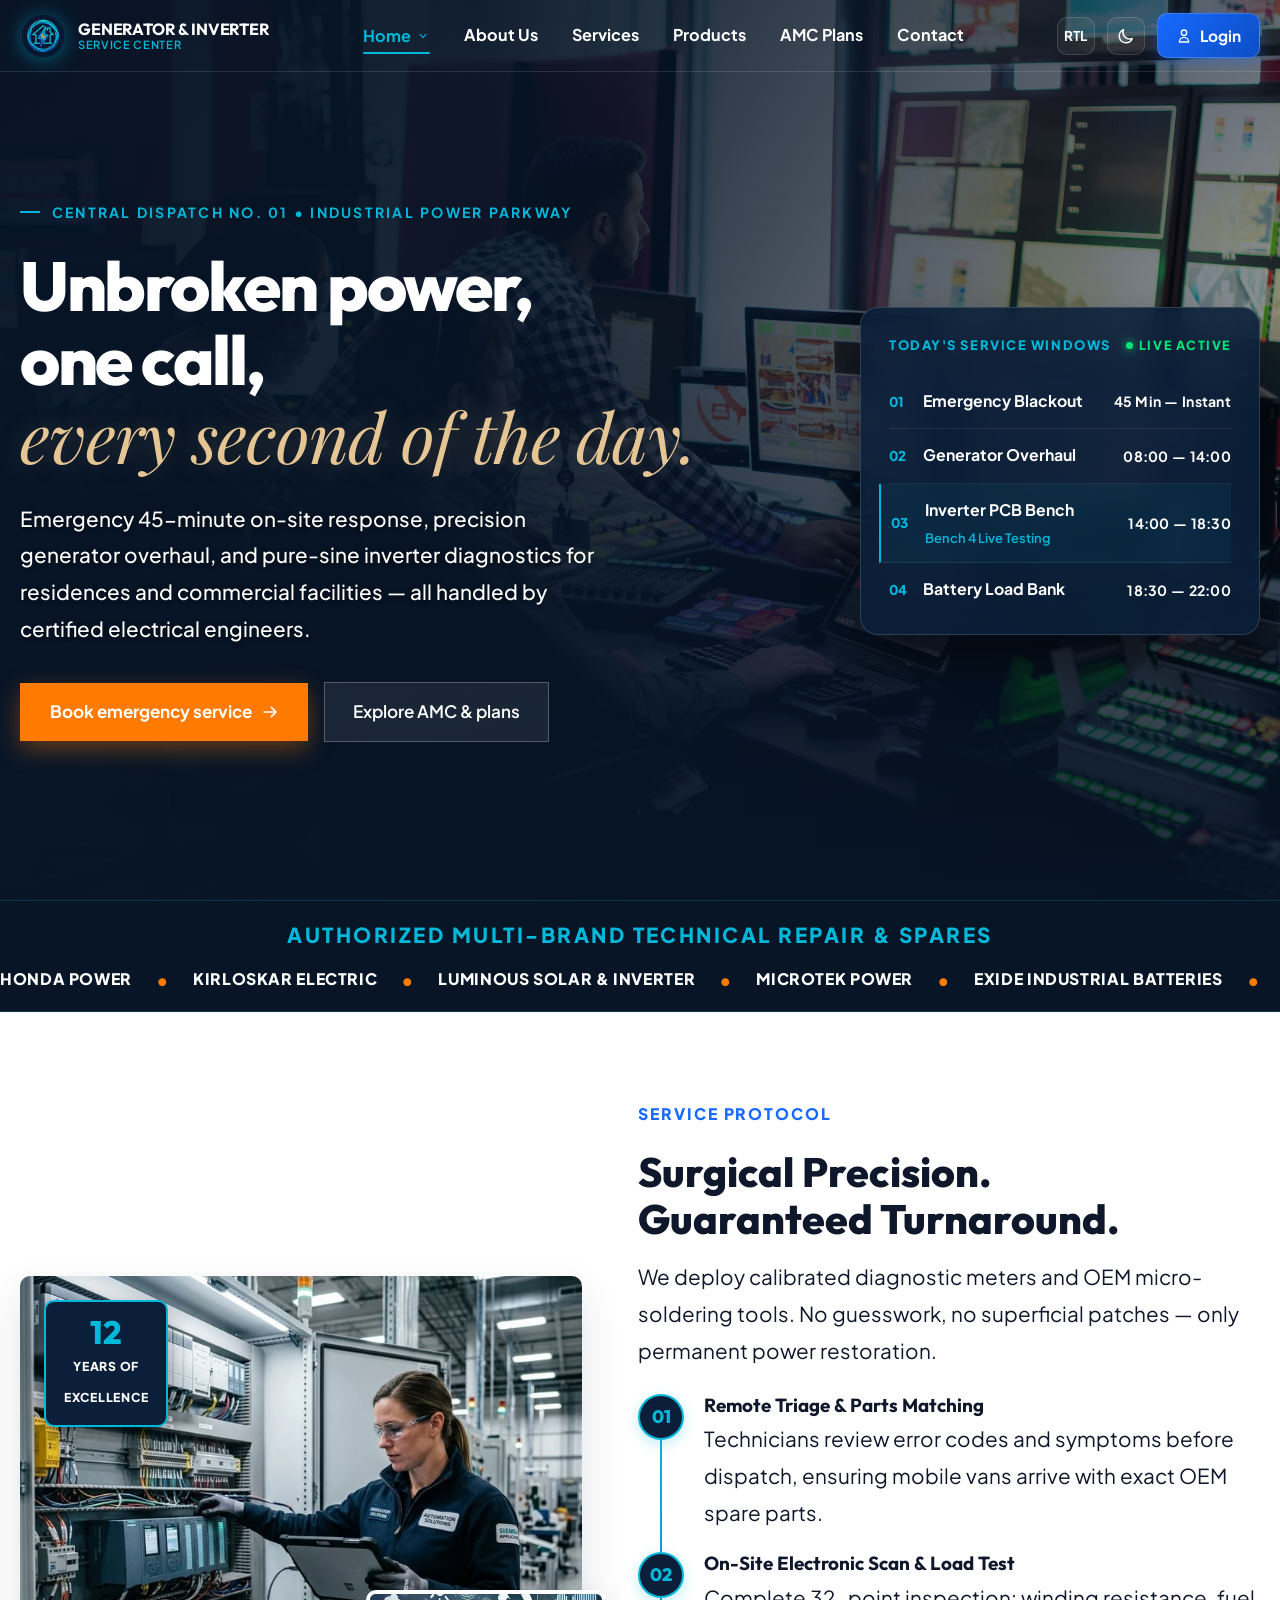
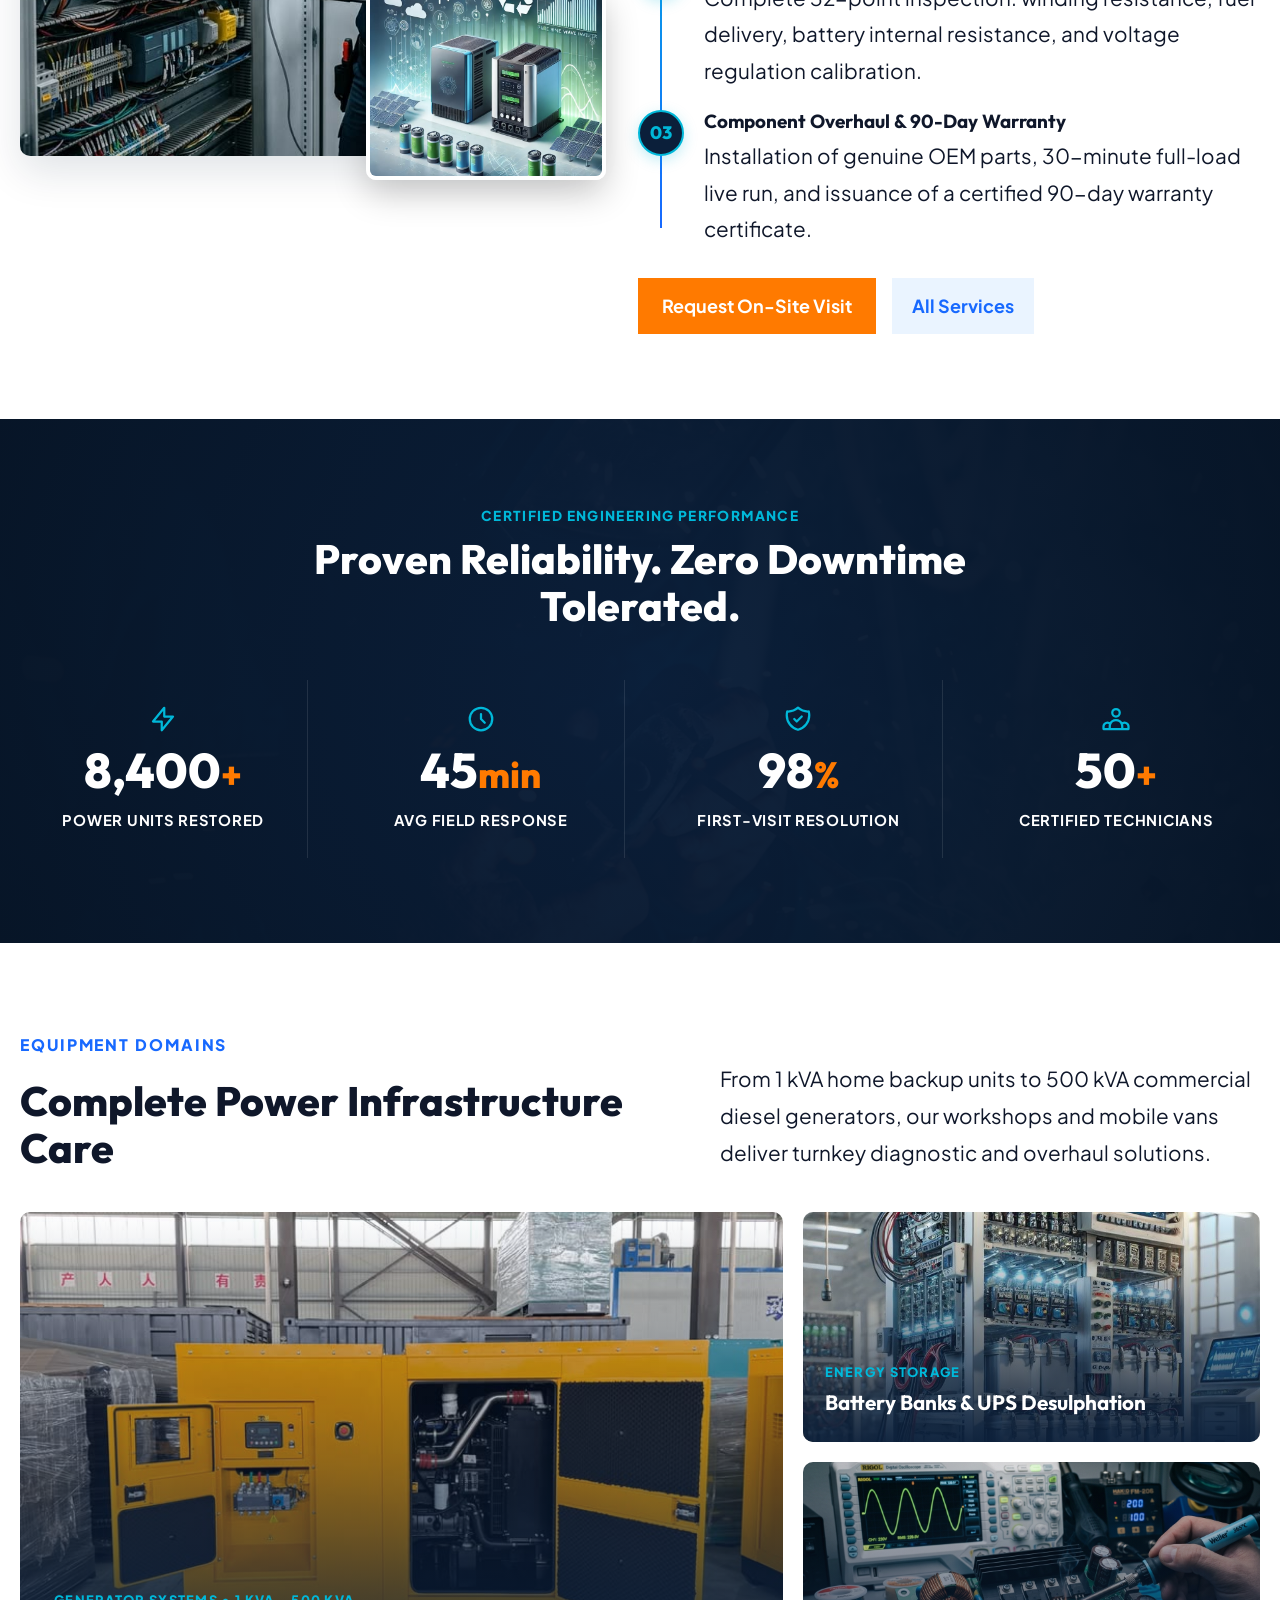
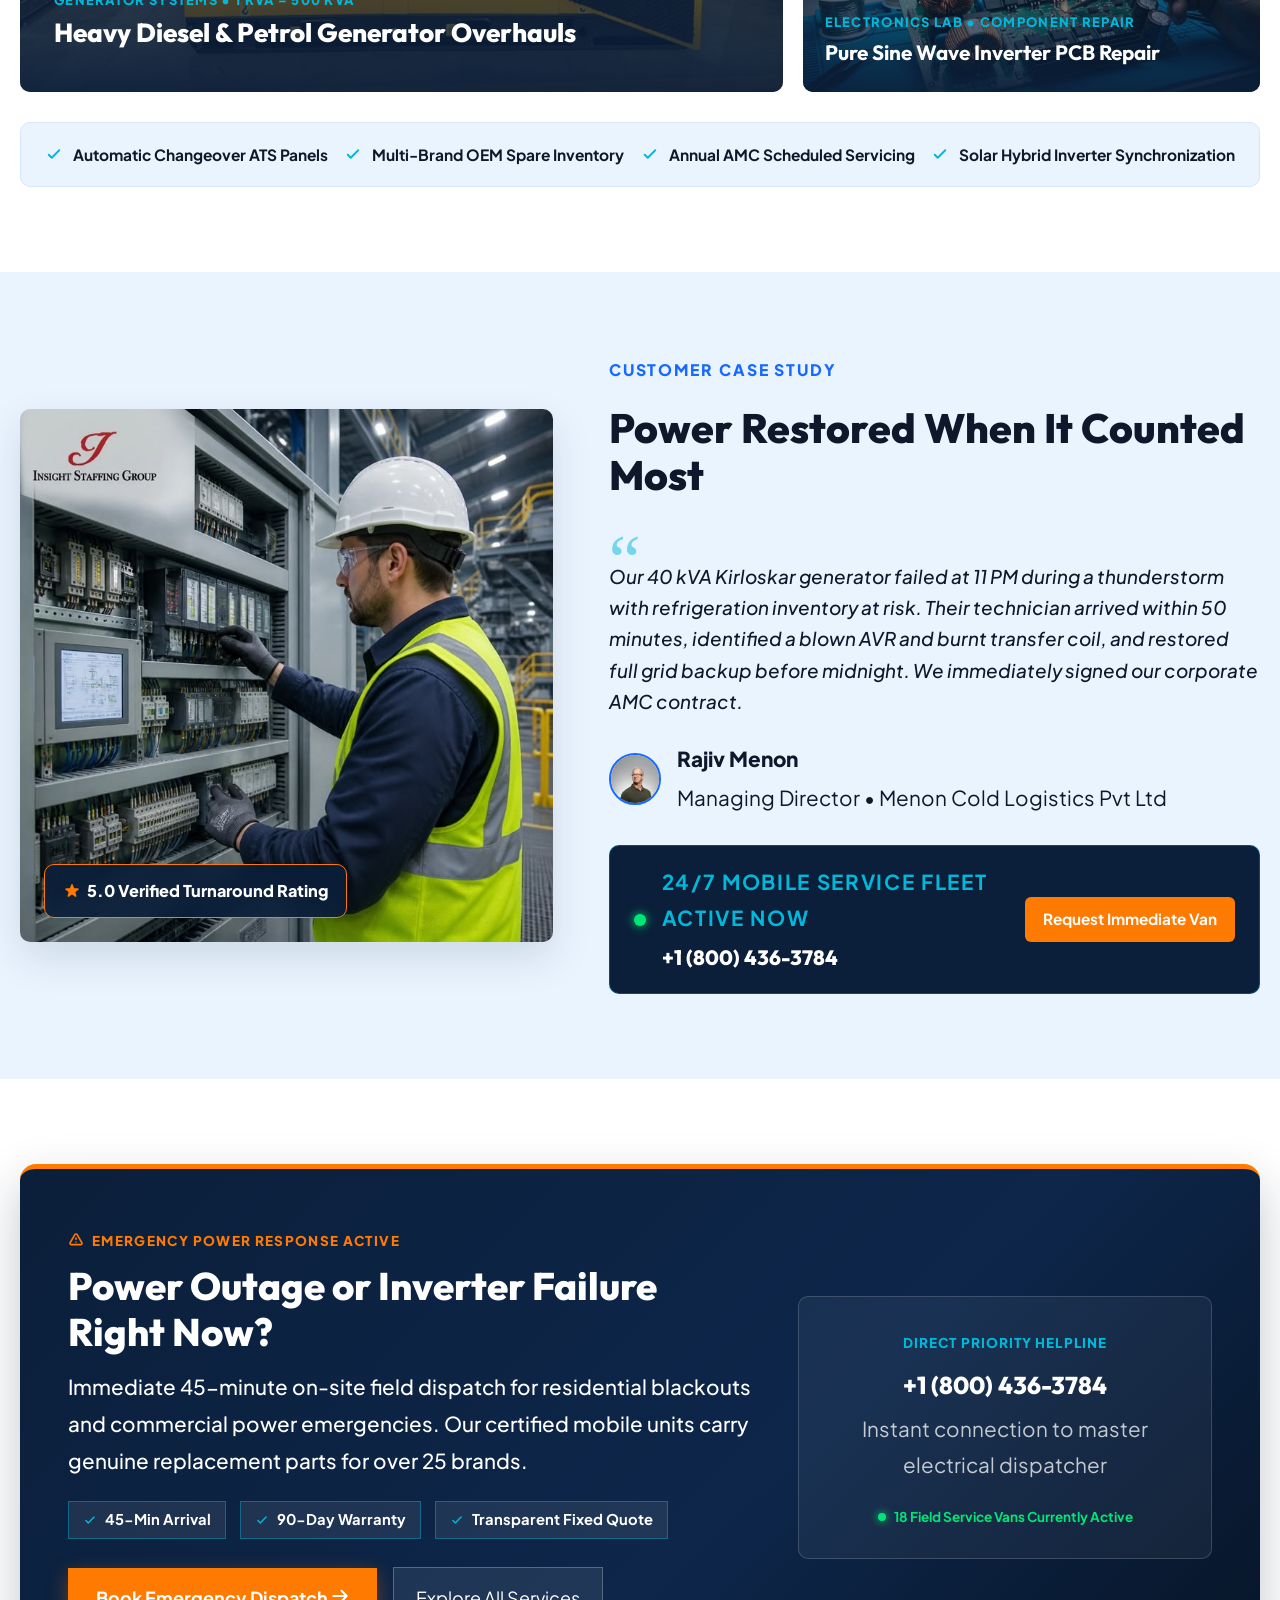
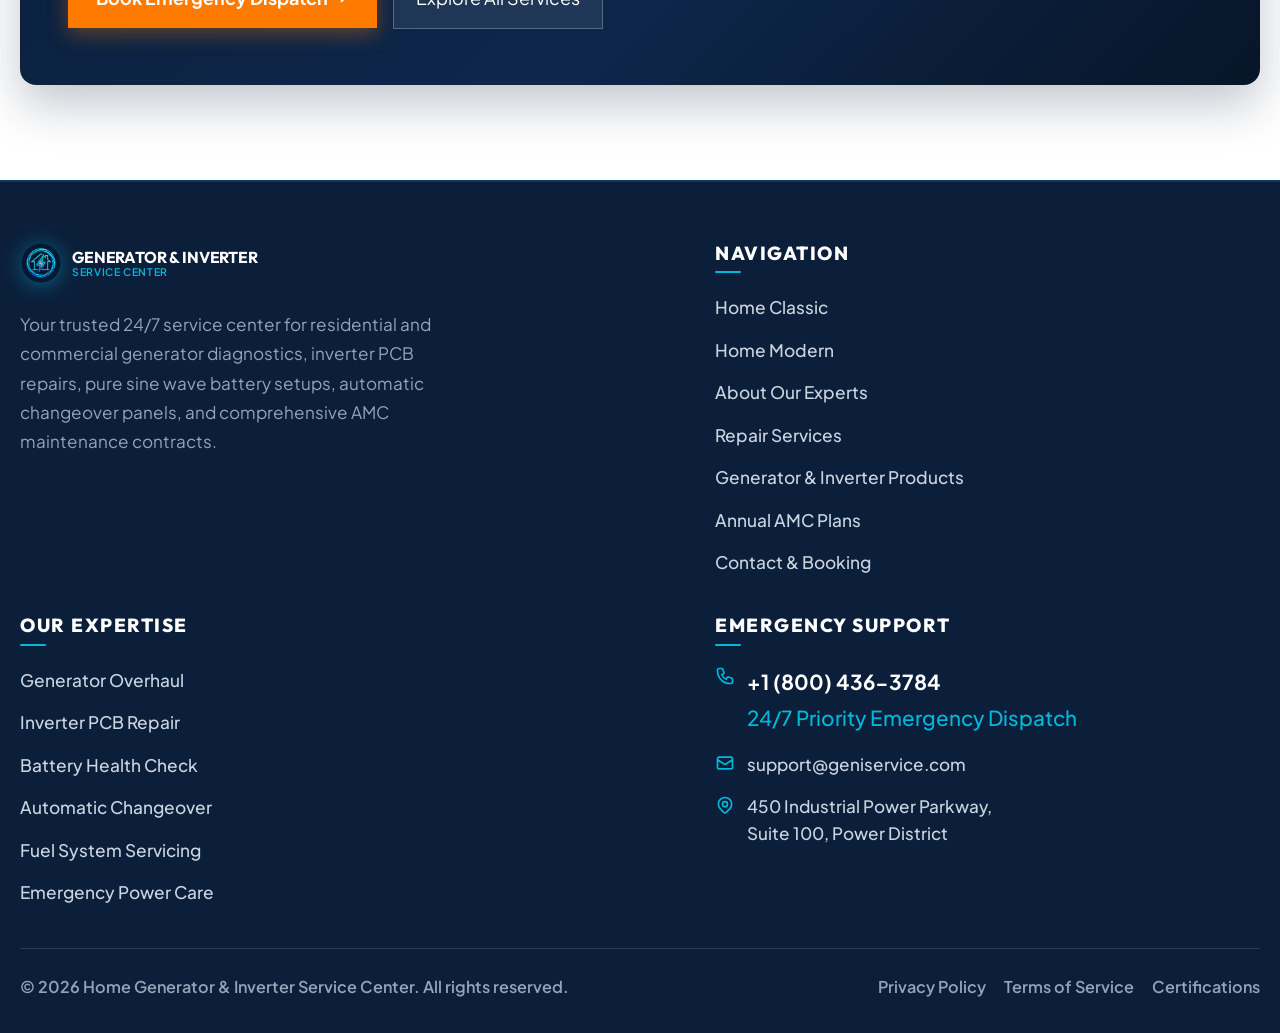
==== commit e7a68535: "all changes compeleted" ====
--- a/index.html
+++ b/index.html
@@ -485,15 +485,8 @@
             <div class="h1-mosaic-large-overlay">
               <span class="h1-mosaic-tag">Generator Systems &bull; 1 kVA – 500 kVA</span>
               <h3 class="h1-mosaic-large-title">Heavy Diesel &amp; Petrol Generator Overhauls</h3>
-              <p class="h1-mosaic-large-body">Engine head resurfacing, AVR calibration, fuel injector decarbonization,
-                alternator rewinding, and dynamic vibration testing.</p>
-              <a href="services.html" class="h1-mosaic-link">
-                <span>View Generator Services</span>
-                <svg style="width:16px;height:16px;" fill="none" stroke="currentColor" viewBox="0 0 24 24">
-                  <path stroke-linecap="round" stroke-linejoin="round" stroke-width="2.5"
-                    d="M14 5l7 7m0 0l-7 7m7-7H3" />
-                </svg>
-              </a>
+
+
             </div>
           </div>
 
@@ -506,8 +499,7 @@
               <div class="h1-mosaic-small-overlay">
                 <span class="h1-mosaic-tag">Energy Storage</span>
                 <h3 class="h1-mosaic-small-title">Battery Banks &amp; UPS Desulphation</h3>
-                <p class="h1-mosaic-small-body">Cell impedance checks, specific gravity balancing, and same-day OEM
-                  tubular battery replacements.</p>
+
               </div>
             </div>
 
@@ -518,8 +510,7 @@
               <div class="h1-mosaic-small-overlay">
                 <span class="h1-mosaic-tag">Electronics Lab &bull; Component Repair</span>
                 <h3 class="h1-mosaic-small-title">Pure Sine Wave Inverter PCB Repair</h3>
-                <p class="h1-mosaic-small-body">MOSFET bank rebuilding, micro-controller flashing, and high-frequency
-                  transformer rewinds on live test benches.</p>
+
               </div>
             </div>
           </div>
--- a/assets/css/style.css
+++ b/assets/css/style.css
@@ -83,6 +83,8 @@
   scroll-behavior: smooth;
   font-size: 16px;
   -webkit-font-smoothing: antialiased;
+  overflow-x: hidden;
+  max-width: 100%;
 }
 
 body {
@@ -91,6 +93,8 @@
   background-color: var(--color-white);
   line-height: 1.6;
   overflow-x: hidden;
+  max-width: 100%;
+  width: 100%;
   padding-top: var(--header-height);
   min-height: 100vh;
   display: flex;
--- a/assets/css/responsive.css
+++ b/assets/css/responsive.css
@@ -340,14 +340,83 @@
     margin-top: 4px !important;
   }
 
-  /* Home-2 Equipment Strip: 2x2 grid for spacious, even layout */
+  /* Home-2 Equipment Strip: 2x2 grid on tablets (740px - 1100px) */
   .h2-equipment-strip {
     grid-template-columns: repeat(2, 1fr) !important;
     height: auto !important;
+    gap: 20px !important;
   }
 
   .h2-slice-item {
-    height: 300px !important;
+    min-height: 290px !important;
+    height: auto !important;
+  }
+
+  .h2-slice-overlay {
+    min-height: 290px !important;
+    padding: 24px 20px !important;
+  }
+
+  /* About Us: Senior Power Specialists -> Surface Pro 10 & Tablets (740px - 1366px) */
+  .ab-engineer-roster {
+    grid-template-columns: repeat(3, 1fr) !important;
+    gap: 16px !important;
+  }
+
+  .ab-engineer-panel {
+    height: 490px !important;
+  }
+
+  .ab-engineer-details {
+    padding: 24px 16px 20px 16px !important;
+    display: flex !important;
+    flex-direction: column !important;
+    justify-content: flex-end !important;
+  }
+
+  .ab-eng-role {
+    font-size: 0.67rem !important;
+    letter-spacing: 0.05em !important;
+    white-space: nowrap !important;
+    overflow: hidden !important;
+    text-overflow: ellipsis !important;
+    line-height: 1.25 !important;
+    margin-bottom: 6px !important;
+  }
+
+  .ab-eng-name {
+    font-size: 1.22rem !important;
+    line-height: 1.2 !important;
+    margin-bottom: 8px !important;
+    white-space: nowrap !important;
+  }
+
+  .ab-eng-credentials {
+    font-size: 0.79rem !important;
+    line-height: 1.45 !important;
+    min-height: 4.35em !important;
+    margin-bottom: 12px !important;
+  }
+
+  .ab-eng-spec-tags {
+    display: flex !important;
+    align-items: center !important;
+    gap: 6px !important;
+    flex-wrap: nowrap !important;
+    width: 100% !important;
+  }
+
+  .ab-tag-pill {
+    font-size: 0.66rem !important;
+    font-weight: 700 !important;
+    padding: 4px 7px !important;
+    white-space: nowrap !important;
+    display: inline-flex !important;
+    align-items: center !important;
+    justify-content: center !important;
+    text-align: center !important;
+    line-height: 1.2 !important;
+    flex: 0 0 auto !important;
   }
 
   /* About Us: Standards Grid (4 Certifications) -> 2x2 grid for even text */
@@ -640,6 +709,72 @@
    MOBILE PHONE ONLY FOOTER (≤ 739px)
    ============================================================ */
 @media screen and (max-width: 739px) {
+  /* Home-2 Equipment Strip: 1-column full-width cards on mobile phones for proper text alignment */
+  .h2-equipment-strip {
+    grid-template-columns: 1fr !important;
+    height: auto !important;
+    gap: 18px !important;
+  }
+
+  .h2-slice-item {
+    min-height: 240px !important;
+    height: auto !important;
+  }
+
+  .h2-slice-overlay {
+    min-height: 240px !important;
+    padding: 22px 20px !important;
+    justify-content: flex-end !important;
+    align-items: flex-start !important;
+    text-align: left !important;
+  }
+
+  .h2-slice-code {
+    font-size: 0.74rem !important;
+    margin-bottom: 6px !important;
+  }
+
+  .h2-slice-title {
+    font-size: 1.28rem !important;
+    line-height: 1.3 !important;
+    margin-bottom: 8px !important;
+  }
+
+  .h2-slice-spec {
+    font-size: 0.90rem !important;
+    line-height: 1.55 !important;
+    margin-bottom: 14px !important;
+    max-width: 100% !important;
+  }
+
+  .h2-slice-link {
+    font-size: 0.88rem !important;
+  }
+
+  /* Services Territory Matrix: Even pill alignment */
+  .sv-zone-row {
+    padding: 13px 14px !important;
+    gap: 12px !important;
+  }
+
+  .sv-zone-info {
+    flex: 1 !important;
+    min-width: 0 !important;
+    gap: 10px !important;
+  }
+
+  .sv-zone-time {
+    white-space: nowrap !important;
+    flex-shrink: 0 !important;
+    min-width: 76px !important;
+    text-align: center !important;
+    display: inline-flex !important;
+    align-items: center !important;
+    justify-content: center !important;
+    padding: 5px 9px !important;
+    font-size: 0.80rem !important;
+  }
+
   .footer-top {
     grid-template-columns: 1fr !important;
     gap: 28px !important;
@@ -683,8 +818,8 @@
   .footer-top {
     display: grid !important;
     grid-template-columns: 1.15fr 0.95fr !important;
-    gap: 46px 60px !important;
-    padding-bottom: 46px !important;
+    gap: 36px 36px !important;
+    padding-bottom: 40px !important;
     border-bottom: 1px solid rgba(255, 255, 255, 0.12) !important;
     text-align: left !important;
   }
@@ -802,33 +937,32 @@
     margin-top: 2px !important;
   }
 
-  /* Bottom Bar — Left/Right split like reference image */
+  /* Bottom Bar — Tablet (740px–991px): Centered and stacked to prevent horizontal overflow */
   .footer-bottom {
     display: flex !important;
-    flex-direction: row !important;
-    justify-content: space-between !important;
+    flex-direction: column !important;
+    justify-content: center !important;
     align-items: center !important;
-    padding-top: 26px !important;
-    text-align: left !important;
-    gap: 20px !important;
-    flex-wrap: nowrap !important;
+    padding-top: 24px !important;
+    text-align: center !important;
+    gap: 14px !important;
+    flex-wrap: wrap !important;
   }
 
   .footer-bottom p {
     font-size: 0.90rem !important;
     color: #94A3B8 !important;
     margin: 0 !important;
-    text-align: left !important;
-    flex-shrink: 0 !important;
+    text-align: center !important;
   }
 
   .footer-bottom-links {
     display: flex !important;
     flex-direction: row !important;
-    justify-content: flex-end !important;
+    justify-content: center !important;
     align-items: center !important;
-    gap: 22px !important;
-    flex-wrap: nowrap !important;
+    gap: 18px !important;
+    flex-wrap: wrap !important;
   }
 
   .footer-bottom-links a {
@@ -841,6 +975,26 @@
 
   .footer-bottom-links a:hover {
     color: var(--color-cyan, #00d2ff) !important;
+  }
+}
+
+/* Laptops / Large Tablets (992px to 1366px): Horizontal footer bottom split */
+@media screen and (min-width: 992px) and (max-width: 1366px) {
+  .footer-bottom {
+    flex-direction: row !important;
+    justify-content: space-between !important;
+    align-items: center !important;
+    text-align: left !important;
+    flex-wrap: nowrap !important;
+  }
+
+  .footer-bottom p {
+    text-align: left !important;
+    flex-shrink: 0 !important;
+  }
+
+  .footer-bottom-links {
+    justify-content: flex-end !important;
   }
 
   /* RTL Support for iPad */
@@ -876,6 +1030,33 @@
   .container-custom {
     padding-left: 16px;
     padding-right: 16px;
+  }
+
+  /* Home-2 Equipment Strip: Compact phones */
+  .h2-equipment-strip {
+    grid-template-columns: 1fr !important;
+    gap: 16px !important;
+  }
+
+  .h2-slice-item {
+    min-height: 230px !important;
+    height: auto !important;
+  }
+
+  .h2-slice-overlay {
+    padding: 20px 18px !important;
+    min-height: 230px !important;
+  }
+
+  .h2-slice-title {
+    font-size: 1.22rem !important;
+    margin-bottom: 6px !important;
+  }
+
+  .h2-slice-spec {
+    font-size: 0.88rem !important;
+    line-height: 1.5 !important;
+    margin-bottom: 12px !important;
   }
 
   /* Header Brand Identity */
